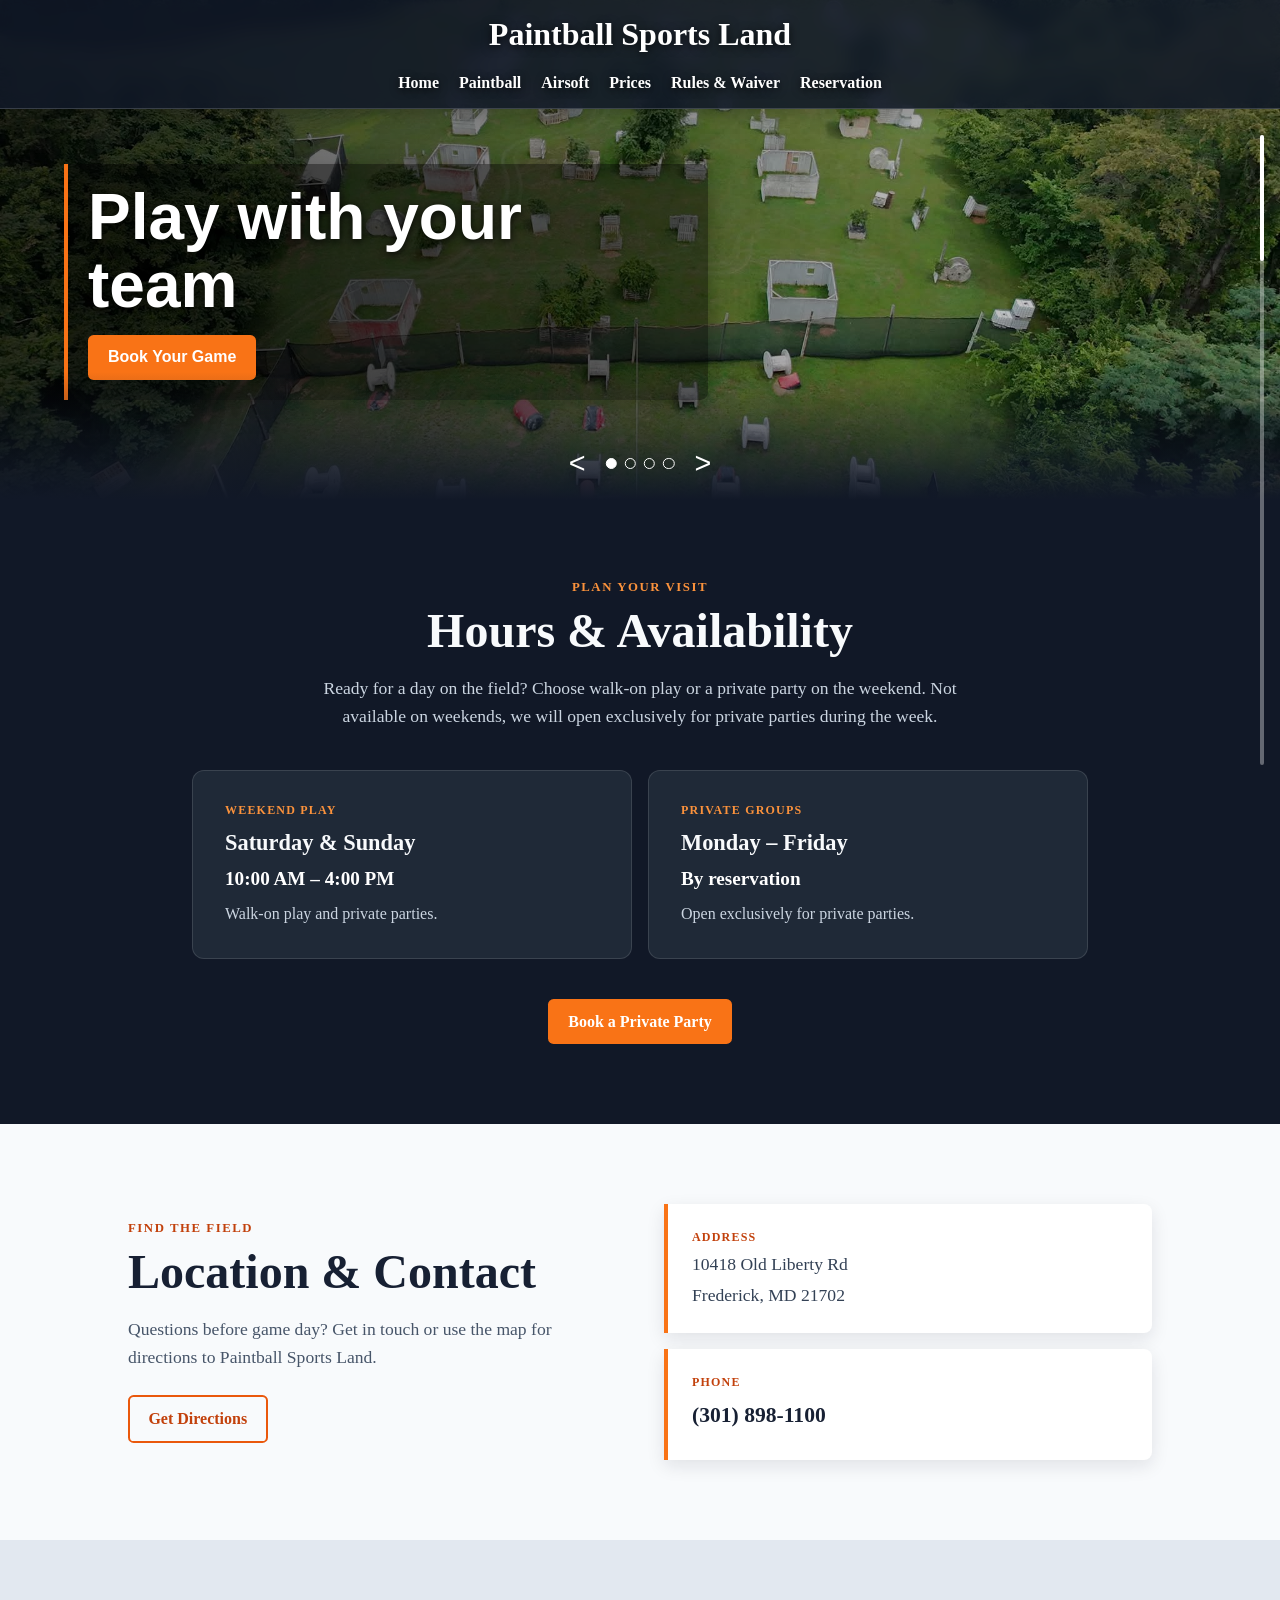
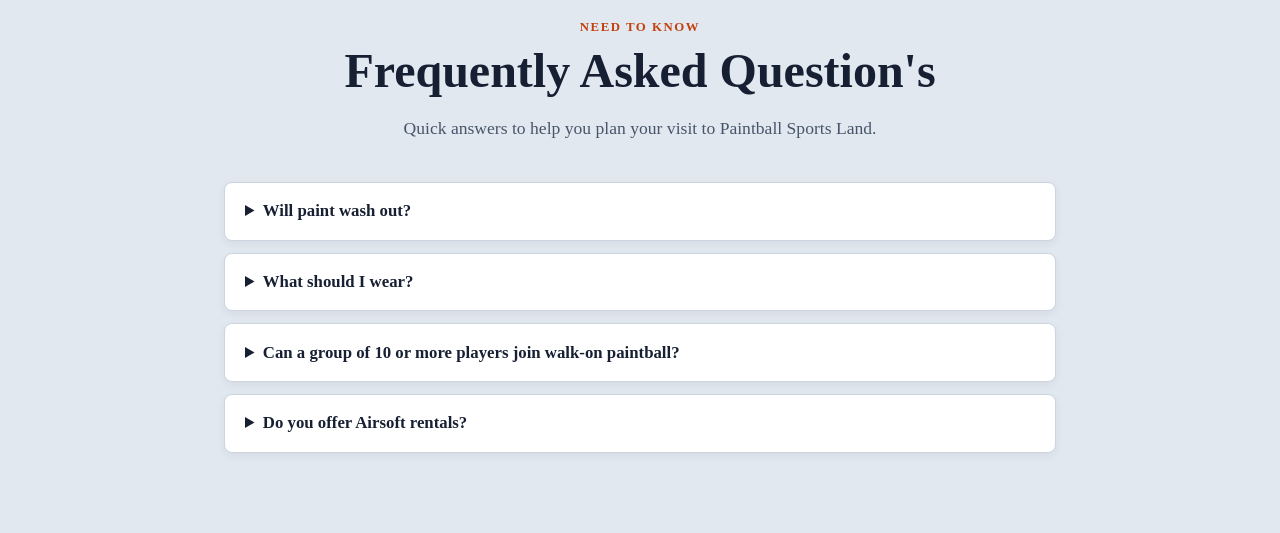
==== index.html @ cb1bbea0 "changed main to index to try and solved aws amplify bug" ====
<!-- The main page for Paintball Sports Land. Page styles and behaviour are loaded below. -->
<html>
  <head>
    <!-- Text shown in the browser tab and in search results. -->
    <title>Paintball Sports Land</title>
    <!-- Loads the CSS file that controls the page design and layout. -->
    <link rel="stylesheet" href="style.css">
  </head>
  <body>
    <!-- Header stays on top of the hero images because CSS gives it a high stacking order. -->
    <header>
      <!-- The business name displayed at the top of the page. -->
      <h1>Paintball Sports Land</h1>
      <nav>
        <!-- Main site navigation. Update each href when its matching page is created. -->
        <ul class="nav-menu">
            <!-- index.html is the homepage file in this project. -->
            <li><a href="index.html">Home</a></li>
            <li><a href="Paintball.html">Paintball</a></li>
            <li><a href="Airsoft.html">Airsoft</a></li>
            <li><a href="prices.html">Prices</a></li>
            <li><a href="Rules.html">Rules &amp; Waiver</a></li>
            <li><a href="Reservation.html">Reservation</a></li>
        </ul>
      </nav>
    </header>

    <!--
      Hero slideshow: each .slide contains one background image and one caption.
      The first slide needs the active class so it is visible when the page loads.
      Add a new slide here and a matching dot button below if you add another image.
    -->
    <section class="slideshow">
      <!-- Slide 1: active makes this the opening image. -->
      <div class="slide active">
        <!-- alt text describes the image for screen readers. -->
        <img src="images\overivew_town_minifield.jpg" alt="Paintball players">
        <!-- Caption contains the headline and main booking call-to-action. -->
        <div class="caption">
          <p>Play with your team</p>
          <!-- Change Reservation.html if the reservation page is renamed. -->
          <a class="book-button" href="Reservation.html">Book Your Game</a>
        </div>
      </div>

      <!-- Slide 2. It becomes visible when a user chooses it with the controls. -->
      <div class="slide airsoft-slide">
        <img src="images\airfoster.jpg" alt="Airsoft player aiming a marker">
        <div class="caption">
          <p>Take on the field</p>
          <a class="book-button" href="Reservation.html">Book Your Game</a>
        </div>
      </div>

      <!-- Slide 3. -->
      <div class="slide">
        <img src="images\overview_of_speedball.jpg" alt="Paintball equipment">
        <div class="caption">
          <p>Gear up and play</p>
          <a class="book-button" href="Reservation.html">Book Your Game</a>
        </div>
      </div>

      <!-- Slide 4. -->
      <div class="slide">
        <img src="images\paintballer_running.jpg" alt="Paintball field overview">
        <div class="caption">
          <p>Explore our fields</p>
          <a class="book-button" href="Reservation.html">Book Your Game</a>
        </div>
      </div>

      <!-- Manual slideshow controls. aria-label text is used by screen readers. -->
      <div class="slide-controls" aria-label="Slideshow controls">
        <!-- Buttons use type="button" so they never submit a form. -->
        <button class="slide-arrow previous" type="button" aria-label="Previous slide">&lt;</button>
        <!-- One dot per slide; keep their order aligned with the slides above. -->
        <div class="slide-dots">
          <button class="slide-dot active" type="button" aria-label="Show slide 1"></button>
          <button class="slide-dot" type="button" aria-label="Show slide 2"></button>
          <button class="slide-dot" type="button" aria-label="Show slide 3"></button>
          <button class="slide-dot" type="button" aria-label="Show slide 4"></button>
        </div>
        <button class="slide-arrow next" type="button" aria-label="Next slide">&gt;</button>
      </div>
    </section>

    <!--
      HOURS AND AVAILABILITY
      This section sits directly below the hero so visitors can quickly decide
      when they can play. Update the text here whenever business hours change.
    -->
    <section class="hours-section" aria-labelledby="hours-heading">
      <!-- Introductory copy explains what the schedule cards mean. -->
      <div class="hours-intro">
        <p class="section-label">Plan your visit</p>
        <h2 id="hours-heading">Hours &amp; Availability</h2>
        <p>Ready for a day on the field? Choose walk-on play or a private party on the weekend. Not available on weekends, we will open exclusively for private parties during the week.</p>
      </div>

      <!-- Two schedule cards separate walk-on availability from private-party availability. -->
      <div class="hours-cards">
        <!-- Weekend card: walk-on players and private parties are welcome. -->
        <article class="hours-card">
          <p class="hours-card-label">Weekend play</p>
          <h3>Saturday &amp; Sunday</h3>
          <p class="hours-time">10:00 AM – 4:00 PM</p>
          <p>Walk-on play and private parties.</p>
        </article>

        <!-- Weekday card: the facility is reserved exclusively for private groups. -->
        <article class="hours-card hours-card--accent">
          <p class="hours-card-label">Private groups</p>
          <h3>Monday – Friday</h3>
          <p class="hours-time">By reservation</p>
          <p>Open exclusively for private parties.</p>
        </article>
      </div>

      <!-- Repeats the reservation action after visitors have read the schedule. -->
      <a class="book-button hours-button" href="Reservation.html">Book a Private Party</a>
    </section>

    <!--
      LOCATION AND CONTACT
      This section gives visitors the two fastest ways to reach the business:
      finding the field and calling the staff. Update the address and phone link
      together if either detail ever changes.
    -->
    <section class="location-section" aria-labelledby="location-heading">
      <!-- Left column introduces the section and contains the directions action. -->
      <div class="location-intro">
        <p class="section-label">Find the field</p>
        <h2 id="location-heading">Location &amp; Contact</h2>
        <p>Questions before game day? Get in touch or use the map for directions to Paintball Sports Land.</p>
        <!-- Opens Google Maps with the business address already entered. -->
        <a class="directions-button" href="https://www.google.com/maps/search/?api=1&amp;query=10418+Old+Liberty+Rd+Frederick+MD+21702" target="_blank" rel="noopener noreferrer">Get Directions</a>
      </div>

      <!-- Right column contains the address and phone information. -->
      <div class="contact-details">
        <!-- address is the semantic HTML element for a physical business address. -->
        <address class="contact-item">
          <span class="contact-label">Address</span>
          <span>10418 Old Liberty Rd</span>
          <span>Frederick, MD 21702</span>
        </address>

        <!-- tel: lets visitors on phones tap the number to start a call. -->
        <div class="contact-item">
          <span class="contact-label">Phone</span>
          <a href="tel:+13018981100">(301) 898-1100</a>
        </div>
      </div>
    </section>

    <!--
      FREQUENTLY ASKED QUESTIONS
      The built-in details/summary elements create an accessible accordion without
      JavaScript. Add a new details block below to add another question and answer.
    -->
    <section class="faq-section" aria-labelledby="faq-heading">
      <!-- Brief introduction to the question list. -->
      <div class="faq-intro">
        <p class="section-label">Need to know</p>
        <h2 id="faq-heading">Frequently Asked Question's</h2>
        <p>Quick answers to help you plan your visit to Paintball Sports Land.</p>
      </div>

      <!-- Each details element can be clicked to expand or collapse its answer. -->
      <div class="faq-list">
        <details class="faq-item">
          <summary>Will paint wash out?</summary>
          <p>Yes paint washes out of clothing, but we recommend washing your clothes as soon as possible.</p>
        </details>

        <details class="faq-item">
          <summary>What should I wear?</summary>
          <p>It's recommended to wear older clothes and long pants.</p>
        </details>

        <details class="faq-item">
          <summary>Can a group of 10 or more players join walk-on paintball?</summary>
          <p>Yes. Groups of 10 or more can join walk-on paintball. We recommend calling ahead to help guarantee rentals for your group.</p>
        </details>

        <details class="faq-item">
          <summary>Do you offer Airsoft rentals?</summary>
          <p>Yes, but rental quantities are limited. Reserve ahead of time to help guarantee an Airsoft gun.</p>
        </details>
      </div>
    </section>

    <!-- Fixed scroll indicator. JavaScript moves its inner thumb as the visitor scrolls. -->
    <div class="page-scroll" aria-label="Page scroll progress">
      <div class="page-scroll-thumb"></div>
    </div>

    <!-- Loads the slideshow controls and scroll-indicator behaviour after page content. -->
    <script src="script.js"></script>
  </body>
</html>
---- style.css ----
/*
  SITE-WIDE RESET
  Removes default browser spacing so the hero can reach the screen edges.
*/
html,
body {
  margin: 0;
  padding: 0;
  width: 100%;
}

/* BUSINESS NAME IN THE HEADER */
h1 {
  /* Centers the name and removes the browser's default top spacing. */
  text-align: center;
  margin-top: 0;
  /* White text and a shadow keep the title readable over every photograph. */
  color: #fff;
  text-shadow: 0 2px 10px rgba(0, 0, 0, 0.75);
}

/* HEADER OVERLAY
   Positioned over the hero rather than taking up space above it. */
header {
  position: absolute;
  top: 0;
  left: 0;
  width: 100%;
  /* z-index keeps header above slides, dark image overlay, and captions. */
  z-index: 3;
  padding: 1rem 0;
  /*
    A consistent dark glass panel keeps the logo and links readable as images change.
    The slight transparency still lets the hero photo show through the top bar.
  */
  background: rgba(17, 24, 39, 0.88);
  border-bottom: 1px solid rgba(255, 255, 255, 0.16);
  box-shadow: 0 4px 18px rgba(0, 0, 0, 0.28);
  backdrop-filter: blur(8px);
}


/* NAVIGATION LIST
   Flexbox places page links in a horizontal, centered row. */

.nav-menu {
  display: flex;            /* Lines navigation items up in a row. */
  justify-content: center;  /* Centers the complete menu. */
  gap: 20px;                /* Space between each link; increase for a looser menu. */
  list-style: none;         /* Removes default bullet points. */
  padding: 0;               /* Removes browser-provided list indentation. */
  margin: 0;                /* Removes browser-provided list spacing. */
}

/* Individual navigation links. */
.nav-menu a {
  text-decoration: none;
  color: #fff;
  font-weight: 700;
  text-shadow: 0 2px 8px rgba(0, 0, 0, 0.8);
}
/* Orange feedback shows which navigation link a mouse or keyboard user has selected. */
.nav-menu a:hover,
.nav-menu a:focus-visible {
  color: #fb923c;
}
/* Clear outline lets keyboard users see the active navigation link. */
.nav-menu a:focus-visible {
  outline: 2px solid #fff;
  outline-offset: 4px;
}

/* HERO SLIDESHOW
   Every slide fills the same hero area. Only .active is visible. */
.slide { 
  position:absolute; /* Removes each slide from normal layout so slides overlap. */
  inset:0;           /* Equivalent to top/right/bottom/left: 0; fills the slideshow. */
  opacity:0;         /* Hidden slides are transparent. */
  transition: opacity 0.5s ease; /* Fade duration when JavaScript changes slides. */
}
.slide.active {
  /* JavaScript adds this class to show the selected slide. */
  opacity: 1;
}
/* Contrast overlay placed above the image but behind caption text. */
.slide::after {
  content: "";
  position: absolute;
  inset: 0;
  background: linear-gradient(90deg, rgba(0, 0, 0, 0.72) 0%, rgba(0, 0, 0, 0.38) 52%, rgba(0, 0, 0, 0.12) 100%);
  pointer-events: none; /* Allows clicks to pass through to the button and controls. */
}
/* Container that sets the slideshow size. Change height to change hero height. */
.slideshow {
  position: relative;
  width: 100%;
  height: 500px;
  overflow: hidden; /* Prevents images and fade effects from extending outside the hero. */
}
/* Each image fills the container; object-fit crops it rather than stretching it. */
.slide img { 
  width:100%; 
  height:100%; 
  object-fit:cover;
}
/* Keeps the Airsoft player's head and marker below the header without changing hero height. */
.airsoft-slide img {
  object-position: center 18%;
}
/* HERO CAPTION AND READABILITY PANEL */
.caption { 
  position:absolute;
  bottom:20%; /* Moves the caption up from the bottom of the image. */
  left:5%;    /* Keeps a responsive margin from the left edge. */
  color:white;
  font-family:Arial;
  max-width:600px;
  z-index: 1; /* Places text above the image contrast overlay. */
  padding: 1.25rem;
  border-left: 4px solid #f97316; /* Orange accent used throughout the site. */
  border-radius: 0 0.5rem 0.5rem 0;
  background: rgba(0, 0, 0, 0.42);
  box-shadow: 0 8px 24px rgba(0, 0, 0, 0.3);
  transform: translateY(30px); /* Start slightly lower for the entrance animation. */
  opacity:0;                   /* Captions are hidden until their slide becomes active. */
  transition: opacity 0.5s ease, transform 0.5s ease; /* Caption fade and upward motion. */
}
/* The large caption wording. clamp() makes it scale between phone and desktop sizes. */
.caption p {
  margin: 0 0 1rem;
  font-size: clamp(2rem, 5vw, 4rem);
  font-weight: 800;
  line-height: 1.05;
  text-shadow: 0 2px 8px rgba(0, 0, 0, 0.9);
}
.slide.active .caption {
  /* Shows and raises the caption only on the active slide. */
  opacity: 1;
  transform: translateY(0);
}
/* PRIMARY CALL-TO-ACTION: the reservation link styled as a button. */
.book-button {
  display: inline-block;
  padding: 0.85rem 1.25rem;
  border-radius: 0.35rem;
  background: #f97316;
  color: #fff;
  font-size: 1rem;
  font-weight: 700;
  text-decoration: none;
  transition: background 0.2s ease, transform 0.2s ease;
}
/* Hover is for mouse users; focus-visible gives keyboard users the same feedback. */
.book-button:hover,
/* High-contrast outline shown when tabbing to the booking button. */
.book-button:focus-visible {
  background: #ea580c;
  transform: translateY(-2px);
}
.book-button:focus-visible {
  outline: 3px solid #fff;
  outline-offset: 3px;
}
/* SLIDESHOW CONTROLS */
.slide-arrow {
  position: relative;
  border: none;
  background: transparent;
  color: white;
  font-size: 1.8rem;
  padding: 0 0.75rem;
  cursor: pointer;
}
/* Holds the arrows and dots at the bottom center of the hero. */
.slide-controls {
  position: absolute;
  bottom: 1.25rem;
  left: 50%;
  z-index: 2;
  display: flex;
  align-items: center;
  gap: 0.5rem;
  transform: translateX(-50%);
}
/* Places the slide selector dots in a row. */
.slide-dots {
  display: flex;
  gap: 0.5rem;
}
/* Default (unselected) slide selector. */
.slide-dot {
  width: 0.7rem;
  height: 0.7rem;
  padding: 0;
  border: 1px solid white;
  border-radius: 50%;
  background: transparent;
  cursor: pointer;
}
/* JavaScript applies active to the dot for the visible slide. */
.slide-dot.active {
  background: white;
}

/*
  HOURS AND AVAILABILITY SECTION
  This is the first content area after the hero. Its dark background keeps the
  energetic paintball style while the light cards make the schedule easy to scan.
*/
.hours-section {
  /*
    Pull this section upward over the bottom of the hero image. Its transparent-to-dark
    background then fades the photo into the solid #111827 content area below it.
    Keep the negative margin and the first padding value in sync: both are 8rem.
  */
  position: relative;
  z-index: 1;
  margin-top: -8rem;
  padding: 13rem 5% 5rem; /* 8rem transition space plus the original 5rem top spacing. */
  background: linear-gradient(to bottom, rgba(17, 24, 39, 0) 0, #111827 8rem, #111827 100%);
  color: #f8fafc;
  text-align: center;
}
/* Limits line length so the introductory text stays comfortable to read. */
.hours-intro {
  max-width: 43rem;
  margin: 0 auto 2.5rem;
}
/* Small orange label placed above the main hours heading. */
.section-label {
  margin: 0 0 0.5rem;
  color: #fb923c;
  font-size: 0.8rem;
  font-weight: 800;
  letter-spacing: 0.12em;
  text-transform: uppercase;
}
/* Main heading for the hours section. */
.hours-section h2 {
  margin: 0;
  font-size: clamp(2rem, 4vw, 3rem);
}
/* Introductory paragraph beneath the heading. */
.hours-intro > p:last-child {
  margin: 1rem 0 0;
  color: #cbd5e1;
  font-size: 1.1rem;
  line-height: 1.6;
}
/* Places the two schedule cards side-by-side on wide screens. */
.hours-cards {
  display: grid;
  grid-template-columns: repeat(2, minmax(0, 1fr));
  gap: 1rem;
  max-width: 56rem;
  margin: 0 auto 2rem;
  text-align: left;
}
/* Base styling shared by both schedule cards. */
.hours-card {
  padding: 2rem;
  border: 1px solid rgba(255, 255, 255, 0.12);
  border-radius: 0.75rem;
  background: #1f2937;
}
/* Small uppercase category label at the top of each card. */
.hours-card-label {
  margin: 0 0 0.75rem;
  color: #fb923c;
  font-size: 0.75rem;
  font-weight: 800;
  letter-spacing: 0.1em;
  text-transform: uppercase;
}
/* Day-range title in each card. */
.hours-card h3 {
  margin: 0;
  font-size: 1.4rem;
}
/* The time line is emphasized so visitors find it at a glance. */
.hours-time {
  margin: 0.75rem 0;
  color: #fff;
  font-size: 1.2rem;
  font-weight: 800;
}
/* Supporting schedule information, such as who may book. */
.hours-card p:last-child {
  margin: 0;
  color: #cbd5e1;
  line-height: 1.5;
}
/* Adds a little visual separation above the booking link. */
.hours-button {
  margin-top: 0.5rem;
}

/*
  PHONE-SIZED LAYOUT
  Stacks schedule cards so neither the days nor hours become cramped on phones.
*/
@media (max-width: 600px) {
  .hours-section {
    /* Preserves the image fade while reducing normal section spacing on phones. */
    padding: 11.5rem 1.25rem 3.5rem;
  }

  .hours-cards {
    grid-template-columns: 1fr;
  }
}

/*
  LOCATION AND CONTACT SECTION
  A light section after the dark hours area gives the page visual variety and
  keeps the address and phone number easy to read.
*/
.location-section {
  display: grid;
  grid-template-columns: repeat(2, minmax(0, 1fr));
  gap: 3rem;
  align-items: center;
  padding: 5rem 10%;
  background: #f8fafc;
  color: #172033;
}
/* Constrains the intro copy so lines do not become overly long. */
.location-intro {
  max-width: 34rem;
}
/* Reuses the orange section label but gives it a darker background-friendly color. */
.location-section .section-label {
  color: #c2410c;
}
/* Main location heading. */
.location-section h2 {
  margin: 0;
  font-size: clamp(2rem, 4vw, 3rem);
}
/* Descriptive text beneath the location heading. */
.location-intro > p:last-of-type {
  margin: 1rem 0 1.5rem;
  color: #475569;
  font-size: 1.1rem;
  line-height: 1.6;
}
/* Directions link styled as a bordered button so it is secondary to booking. */
.directions-button {
  display: inline-block;
  padding: 0.8rem 1.15rem;
  border: 2px solid #ea580c;
  border-radius: 0.35rem;
  color: #c2410c;
  font-weight: 800;
  text-decoration: none;
  transition: background 0.2s ease, color 0.2s ease;
}
/* Inverts the button colors when it is hovered or selected by keyboard navigation. */
.directions-button:hover,
.directions-button:focus-visible {
  background: #ea580c;
  color: #fff;
}
/* Visible keyboard focus outline for accessibility. */
.directions-button:focus-visible {
  outline: 3px solid #172033;
  outline-offset: 3px;
}
/* Stacks the address and telephone cards with consistent space between them. */
.contact-details {
  display: grid;
  gap: 1rem;
}
/* Shared card layout for an individual contact method. */
.contact-item {
  display: flex;
  flex-direction: column;
  gap: 0.3rem;
  margin: 0; /* Removes the browser's default italic address spacing. */
  padding: 1.5rem;
  border-left: 4px solid #f97316;
  border-radius: 0 0.5rem 0.5rem 0;
  background: #fff;
  box-shadow: 0 6px 18px rgba(15, 23, 42, 0.1);
  color: #334155;
  font-size: 1.1rem;
  font-style: normal; /* address elements are italic by default; this keeps the card readable. */
  line-height: 1.5;
}
/* Small uppercase heading such as Address or Phone. */
.contact-label {
  color: #c2410c;
  font-size: 0.75rem;
  font-weight: 800;
  letter-spacing: 0.1em;
  text-transform: uppercase;
}
/* Phone number link; the color differentiates it and supports tap-to-call on mobile. */
.contact-item a {
  color: #172033;
  font-size: 1.35rem;
  font-weight: 800;
  line-height: 1.6;
  padding: 0.1em 0 0.15em;
  /* The underline collided with parentheses on some screens; color and weight keep this clearly tappable. */
  text-decoration: none;
}
/* Keeps displayed phone numbers on one unbroken, comfortably spaced line. */
a[href^="tel:"] {
  display: inline-block;
  line-height: 1.6;
  white-space: nowrap;
}

/* On phones, stack the location introduction and contact cards vertically. */
@media (max-width: 700px) {
  .location-section {
    grid-template-columns: 1fr;
    gap: 2rem;
    padding: 3.5rem 1.25rem;
  }
}

/*
  FAQ SECTION
  A neutral light background separates these expandable answers from the location
  section. The browser handles opening and closing each details element—no script needed.
*/
.faq-section {
  padding: 5rem 5%;
  background: #e2e8f0;
  color: #172033;
}
/* Centers and limits the introductory copy. */
.faq-intro {
  max-width: 43rem;
  margin: 0 auto 2.5rem;
  text-align: center;
}
/* Uses a darker orange so the label remains readable on the light FAQ background. */
.faq-section .section-label {
  color: #c2410c;
}
/* Main FAQ heading. */
.faq-section h2 {
  margin: 0;
  font-size: clamp(2rem, 4vw, 3rem);
}
/* Introductory paragraph below the heading. */
.faq-intro > p:last-child {
  margin: 1rem 0 0;
  color: #475569;
  font-size: 1.1rem;
  line-height: 1.6;
}
/* Keeps the questions at a readable width and gives them consistent spacing. */
.faq-list {
  display: grid;
  gap: 0.75rem;
  max-width: 52rem;
  margin: 0 auto;
}
/* Individual expandable question card. */
.faq-item {
  border: 1px solid #cbd5e1;
  border-radius: 0.5rem;
  background: #fff;
  box-shadow: 0 3px 10px rgba(15, 23, 42, 0.06);
}
/* The clickable question heading. */
.faq-item summary {
  padding: 1.15rem 3rem 1.15rem 1.25rem;
  color: #172033;
  font-size: 1.05rem;
  font-weight: 800;
  cursor: pointer;
}
/* Changes the question color when its answer is currently expanded. */
.faq-item[open] summary {
  color: #c2410c;
}
/* Answer text revealed after a visitor opens a question. */
.faq-item p {
  margin: 0;
  padding: 0 1.25rem 1.25rem;
  color: #475569;
  line-height: 1.6;
}
/* Phone number in the FAQ retains a clear, accessible link style. */
.faq-item a {
  color: #9a3412;
  font-weight: 800;
}
/* Clear focus outline when keyboard users tab to a question. */
.faq-item summary:focus-visible {
  outline: 3px solid #f97316;
  outline-offset: -3px;
}

/*
  INNER PAGE LAYOUT
  These reusable styles give every new navigation page a consistent hero and
  content layout. They do not affect the homepage slideshow.
*/
.inner-page-hero {
  display: grid;
  place-items: center;
  min-height: 18rem;
  padding: 8rem 5% 3rem; /* Top padding leaves room for the absolute header. */
  background: linear-gradient(135deg, #111827, #263449);
  color: #fff;
  text-align: center;
}
/* Inner-page section labels use a light orange that is readable on the dark hero. */
.inner-page-hero .section-label {
  margin-bottom: 0.75rem;
  color: #fb923c;
}
/* Main title on the non-homepage hero areas. */
.inner-page-hero h2 {
  margin: 0;
  font-size: clamp(2.5rem, 6vw, 4.5rem);
}
/* Short description placed below each inner-page title. */
.inner-page-hero > p:last-child {
  max-width: 42rem;
  margin: 1rem 0 0;
  color: #dbeafe;
  font-size: 1.1rem;
  line-height: 1.6;
}
/* Uses the supplied Airsoft field photo while preserving readable hero text. */
.airsoft-hero {
  background:
    linear-gradient(rgba(14, 25, 18, 0.68), rgba(14, 25, 18, 0.68)),
    url("images/Airsoft_2.jpg") center 55% / cover no-repeat;
}
/* Paintball page hero uses the supplied field photograph with a dark overlay for readable text. */
.paintball-hero {
  background:
    linear-gradient(rgba(10, 20, 12, 0.7), rgba(10, 20, 12, 0.7)),
    url("images/mfranck-paintball-1449870.jpg") center 42% / cover no-repeat;
}
/* Main white content area used on all of the new pages. */
.page-content {
  padding: 5rem 10%;
  background: #f8fafc;
  color: #172033;
}
/* Centers the title and introduction above each page's content cards. */
.content-heading {
  max-width: 43rem;
  margin: 0 auto 2.5rem;
  text-align: center;
}
.content-heading h2 {
  margin: 0;
  font-size: clamp(2rem, 4vw, 3rem);
}
.content-heading p {
  margin: 1rem 0 0;
  color: #475569;
  font-size: 1.1rem;
  line-height: 1.6;
}
/* Responsive two-column grid for activity and package cards. */
.content-grid {
  display: grid;
  grid-template-columns: repeat(2, minmax(0, 1fr));
  gap: 1rem;
  max-width: 56rem;
  margin: 0 auto;
}
/* Shared white card used across the inner pages. */
.page-card,
.page-callout {
  padding: 2rem;
  border: 1px solid #cbd5e1;
  border-radius: 0.75rem;
  background: #fff;
  box-shadow: 0 6px 18px rgba(15, 23, 42, 0.08);
}
.page-card h3,
.page-callout h3 {
  margin: 0;
  color: #172033;
  font-size: 1.35rem;
}
.page-card p,
.page-callout p {
  margin: 0.75rem 0 0;
  color: #475569;
  line-height: 1.6;
}
/* Single full-width callout used for notes about rules, waivers, or reservations. */
.page-callout {
  max-width: 52rem;
  margin: 2rem auto 0;
  border-left: 4px solid #f97316;
}
.waiver-download-section,
.waiver-age-section,
.field-rules-section {
  max-width: 52rem;
  margin: 2.5rem auto 0;
}
.waiver-download-section h3,
.waiver-age-section h3,
.field-rules-section h3 {
  margin: 0;
  color: #172033;
  font-size: 1.35rem;
}
.waiver-download-section p,
.waiver-age-section p {
  margin: 0.75rem 0 0;
  color: #475569;
  line-height: 1.6;
}
.waiver-download-section .book-button {
  margin-top: 1.25rem;
}
.field-rules-section ol {
  display: grid;
  gap: 0.7rem;
  margin: 1rem 0 0;
  padding-left: 1.4rem;
  color: #475569;
  line-height: 1.6;
}
.field-rules-section li::marker {
  color: #c2410c;
  font-weight: 800;
}
.rules-download-button {
  margin-top: 1.25rem;
  border: 0;
  cursor: pointer;
}
/* Replaces the removed Rules & Waiver hero while keeping content below the overlay header. */
.rules-waiver-content {
  padding-top: 11rem;
}
.reservation-content {
  padding-top: 11rem;
}
.reservation-form {
  display: grid;
  grid-template-columns: minmax(0, 1.1fr) minmax(0, 0.9fr);
  gap: 2rem 3rem;
  max-width: 60rem;
  margin: 0 auto;
}
.calendar-panel,
.reservation-details,
.contact-details-form {
  min-width: 0;
}
.calendar-heading-row,
.reservation-details > h3,
.contact-details-form h3 {
  margin: 0;
}
.calendar-heading-row {
  display: flex;
  flex-wrap: wrap;
  justify-content: space-between;
  align-items: center;
  gap: 1rem;
}
.calendar-heading-row h3,
.reservation-details h3,
.contact-details-form h3 {
  color: #172033;
  font-size: 1.35rem;
}
.calendar-navigation {
  display: flex;
  align-items: center;
  gap: 0.5rem;
}
.calendar-navigation h4 {
  width: 9rem;
  margin: 0;
  color: #475569;
  font-size: 1rem;
  text-align: center;
}
.calendar-navigation button {
  width: 2rem;
  height: 2rem;
  border: 1px solid #cbd5e1;
  border-radius: 50%;
  background: #fff;
  color: #c2410c;
  font-size: 1.35rem;
  line-height: 1;
  cursor: pointer;
}
.calendar-navigation button:disabled {
  opacity: 0.4;
  cursor: not-allowed;
}
.calendar-weekdays,
.calendar-days {
  display: grid;
  grid-template-columns: repeat(7, minmax(0, 1fr));
}
.calendar-weekdays {
  margin-top: 1.5rem;
  color: #64748b;
  font-size: 0.7rem;
  font-weight: 800;
  letter-spacing: 0.05em;
  text-align: center;
  text-transform: uppercase;
}
.calendar-days {
  gap: 0.3rem;
  margin-top: 0.55rem;
}
.calendar-day,
.calendar-empty-day {
  aspect-ratio: 1;
}
.calendar-day {
  border: 1px solid #e2e8f0;
  border-radius: 0.35rem;
  background: #fff;
  color: #172033;
  font-weight: 700;
  cursor: pointer;
}
.calendar-day:hover,
.calendar-day:focus-visible {
  border-color: #f97316;
  color: #c2410c;
}
.calendar-day:focus-visible {
  outline: 2px solid #172033;
  outline-offset: 2px;
}
.calendar-day.is-selected {
  border-color: #ea580c;
  background: #f97316;
  color: #fff;
}
.calendar-day:disabled {
  border-color: transparent;
  background: transparent;
  color: #cbd5e1;
  cursor: not-allowed;
}
.calendar-selection {
  min-height: 1.5rem;
  margin: 1rem 0 0;
  color: #475569;
  line-height: 1.5;
}
.reservation-details,
.contact-details-form {
  display: grid;
  align-content: start;
  gap: 0.6rem;
}
.reservation-details label,
.contact-details-form label {
  margin-top: 0.75rem;
  color: #475569;
  font-size: 0.85rem;
  font-weight: 800;
}
.reservation-details select,
.reservation-details input,
.contact-details-form input {
  width: 100%;
  box-sizing: border-box;
  padding: 0.75rem;
  border: 1px solid #cbd5e1;
  border-radius: 0.35rem;
  background: #fff;
  color: #172033;
  font: inherit;
}
.reservation-details select:focus,
.reservation-details input:focus,
.contact-details-form input:focus {
  outline: 3px solid rgba(249, 115, 22, 0.35);
  border-color: #ea580c;
}
.session-options {
  display: grid;
  gap: 0.65rem;
  margin: 1rem 0 0;
  padding: 1rem;
  border: 1px solid #cbd5e1;
  border-radius: 0.5rem;
}
.session-options:disabled {
  opacity: 0.55;
}
.session-options legend {
  padding: 0 0.25rem;
  color: #475569;
  font-size: 0.85rem;
  font-weight: 800;
}
.session-options p {
  margin: 0;
  color: #64748b;
  font-size: 0.9rem;
  line-height: 1.4;
}
.session-options label {
  display: flex;
  align-items: flex-start;
  gap: 0.5rem;
  margin: 0;
  color: #334155;
  font-size: 0.9rem;
  font-weight: 400;
}
.session-options input {
  width: auto;
  margin: 0.2rem 0 0;
}
.contact-details-form {
  grid-column: 1 / -1;
  max-width: 44rem;
}
.contact-name-grid {
  display: grid;
  grid-template-columns: repeat(2, minmax(0, 1fr));
  gap: 1rem;
}
.contact-name-grid div {
  display: grid;
  gap: 0.6rem;
}
.contact-name-grid label {
  margin-top: 0.75rem;
}
.reservation-form-action {
  grid-column: 1 / -1;
  display: flex;
  flex-wrap: wrap;
  align-items: center;
  gap: 1rem;
}
.reservation-form-action .book-button {
  border: 0;
  cursor: pointer;
}
.reservation-form-action p {
  margin: 0;
  color: #475569;
  line-height: 1.5;
}
.reservation-call-note {
  max-width: 60rem;
  margin: 2rem auto 0;
  color: #475569;
  line-height: 1.6;
}
/* Replaces the removed Prices hero while keeping content below the overlay header. */
.prices-content {
  padding-top: 11rem;
}
/* Pricing tables use definition lists so each item and price remain paired. */
.price-list {
  display: grid;
  gap: 0.85rem;
  margin: 1rem 0 0;
}
.price-list div {
  display: grid;
  gap: 0.18rem;
  padding-bottom: 0.85rem;
  border-bottom: 1px solid #e2e8f0;
}
.price-list div:last-child {
  padding-bottom: 0;
  border-bottom: 0;
}
.price-list dt {
  color: #475569;
  font-size: 0.78rem;
  font-weight: 800;
  letter-spacing: 0.08em;
  text-transform: uppercase;
}
.price-list dd {
  margin: 0;
  color: #172033;
  font-size: 1.08rem;
  font-weight: 800;
}
.price-list dd span {
  display: block;
  margin-top: 0.15rem;
  color: #64748b;
  font-size: 0.88rem;
  font-weight: 400;
}
.price-feature {
  margin: 0.85rem 0 0 !important;
  color: #c2410c !important;
  font-size: 1.6rem;
  font-weight: 800;
}
.all-day-rental {
  margin: 1rem 0 0 !important;
  padding-top: 1rem;
  border-top: 1px solid #e2e8f0;
  color: #172033 !important;
}
.all-day-rental strong,
.all-day-rental span {
  display: block;
}
.all-day-rental strong {
  color: #c2410c;
  font-size: 1.15rem;
}
.all-day-rental span {
  margin-top: 0.25rem;
  color: #64748b;
}
.pricing-primary {
  display: grid;
  grid-template-columns: repeat(2, minmax(0, 1fr));
  gap: 3rem;
  max-width: 56rem;
  margin: 0 auto;
  /* Each column can end at its own content height instead of sharing one tall card. */
  align-items: start;
  padding: 0;
  border: 0;
  border-radius: 0;
  background: transparent;
  box-shadow: none;
}
.pricing-primary section + section {
  border-left: 1px solid #e2e8f0;
  padding-left: 3rem;
}
.admission-rental-items {
  margin-top: 2rem;
  padding-top: 1.5rem;
  border-top: 1px solid #e2e8f0;
}
.admission-rental-items h3 {
  margin: 0;
  color: #172033;
  font-size: 1.2rem;
}
/* Uses two columns to keep the small rental-item price list compact. */
.admission-rental-items .compact-price-list {
  grid-template-columns: repeat(2, minmax(0, 1fr));
  column-gap: 1.25rem;
}
.admission-rental-items .compact-price-list div {
  padding-bottom: 0;
  border-bottom: 0;
}
.admission-rental-items .compact-price-list div:last-child {
  grid-column: 1 / -1;
  padding-top: 0.75rem;
  border-top: 1px solid #e2e8f0;
}
/* Places the single-session schedule directly beneath the individual rental price. */
.pricing-primary section:nth-child(2) {
  display: flex;
  flex-direction: column;
}
.pricing-primary section:nth-child(2) > h3 {
  order: 0;
}
.pricing-primary section:nth-child(2) > .price-feature {
  order: 1;
}
.pricing-primary section:nth-child(2) > p:last-child {
  order: 2;
}
.pricing-primary section:nth-child(2) > p:nth-of-type(2) {
  order: 3;
}
.pricing-primary section:nth-child(2) > .all-day-rental {
  order: 4;
}
.pricing-primary section:nth-child(2) > .rental-id-notice {
  order: 5;
}
.party-price-strip {
  display: flex;
  flex-wrap: wrap;
  justify-content: space-between;
  align-items: center;
  gap: 1rem 2rem;
  max-width: 52rem;
  margin: 2rem auto 0;
  padding: 1.5rem 2rem;
  border-left: 4px solid #f97316;
  background: #fff7ed;
}
.party-price-strip h3 {
  margin: 0;
  color: #172033;
  font-size: 1.35rem;
}
.party-price-strip p:not(.price-feature) {
  margin: 0.4rem 0 0;
  color: #475569;
  line-height: 1.5;
}
.party-price-strip .price-feature {
  margin: 0 !important;
  white-space: nowrap;
}
.party-price-strip .price-feature span {
  font-size: 1rem;
}
.party-price-details {
  display: grid;
  gap: 0.45rem;
  width: 100%;
  margin: 0.25rem 0 0;
  padding: 1rem 0 0 1.25rem;
  border-top: 1px solid #fed7aa;
  color: #475569;
  line-height: 1.5;
}
.rental-id-notice {
  margin-top: 1.25rem;
  padding: 1rem 1.15rem;
  border-left: 4px solid #dc2626;
  border-left-color: #dc2626;
  border-radius: 0 0.5rem 0.5rem 0;
  background: #fff7ed;
}
.rental-id-notice h4 {
  margin: 0;
  color: #991b1b;
  font-size: 0.95rem;
}
.rental-id-notice p {
  margin: 0.4rem 0 0;
  color: #475569;
  font-size: 0.92rem;
  line-height: 1.5;
}
/* Reuses the compact notice pattern for the required waiver at the top of its page. */
.waiver-required-notice {
  max-width: 52rem;
  margin: 0 auto;
  border-left-color: #c2410c;
  background: #fff7ed;
}
.waiver-required-notice h4 {
  color: #9a3412;
}
.pricing-extras {
  display: grid;
  grid-template-columns: repeat(2, minmax(0, 1fr));
  gap: 2.5rem 4rem;
  max-width: 52rem;
  margin: 3rem auto 0;
}
.price-detail h3 {
  margin: 0;
  color: #172033;
  font-size: 1.2rem;
}
/* The original lower placement is hidden after moving this list into Admission & Air. */
.price-detail--moved {
  display: none;
}
.price-item-list {
  margin: 1rem 0 0;
  padding-left: 1.25rem;
  color: #475569;
  line-height: 1.7;
}
.compact-price-list {
  gap: 0.65rem;
}
.compact-price-list div {
  padding-bottom: 0.65rem;
}
.pro-shop-note,
.price-change-note {
  max-width: 52rem;
  margin: 2rem auto 0;
  color: #475569;
  text-align: center;
}
.price-change-note {
  margin-top: 0.75rem;
  color: #b91c1c;
  font-weight: 800;
}
/* Aligns main and secondary page actions beneath content. */
.page-action-row {
  display: flex;
  flex-wrap: wrap;
  justify-content: center;
  align-items: center;
  gap: 1.25rem;
  margin-top: 2rem;
}
/* Secondary text link displayed beside the primary booking button. */
.text-link {
  color: #9a3412;
  font-weight: 800;
  text-decoration-color: #f97316;
  text-decoration-thickness: 2px;
  text-underline-offset: 0.2em;
}
.text-link:focus-visible {
  outline: 3px solid #f97316;
  outline-offset: 3px;
}

/* PAINTBALL PACKAGES
   Pricing and reservation information supplied for the Paintball page. */
.paintball-packages .section-label,
.party-package-section .section-label {
  color: #c2410c;
}
.package-grid {
  max-width: 46rem;
}
.package-card {
  border-top: 5px solid #f97316;
}
.card-kicker {
  margin: 0 0 0.5rem !important;
  color: #c2410c !important;
  font-size: 0.75rem;
  font-weight: 800;
  letter-spacing: 0.1em;
  text-transform: uppercase;
}
.package-card h3 {
  color: #c2410c;
  font-size: 2.1rem;
}
.package-card h3 span,
.party-package-price span {
  font-size: 1rem;
}
.rental-includes ul,
.party-package-details ul {
  margin: 0.85rem 0 0;
  padding-left: 1.25rem;
  color: #475569;
  line-height: 1.7;
}
.field-paint-note,
.pricing-note {
  max-width: 52rem;
  margin: 1.5rem auto 0;
  color: #9a3412;
  font-weight: 800;
  text-align: center;
}
.party-package-section {
  padding: 5rem 10%;
  background: #172033;
  color: #f8fafc;
}
.party-package-section .content-heading h2 {
  color: #fff;
}
.party-package-section .content-heading p:last-child {
  color: #cbd5e1;
}
.party-package-card {
  display: grid;
  grid-template-columns: minmax(13rem, 0.75fr) minmax(0, 1.25fr);
  max-width: 56rem;
  margin: 0 auto;
  overflow: hidden;
  border-radius: 0.75rem;
  background: #fff;
  box-shadow: 0 12px 28px rgba(0, 0, 0, 0.25);
  color: #172033;
}
.party-package-price {
  display: grid;
  align-content: center;
  padding: 2rem;
  background: #f97316;
  color: #fff;
}
.party-package-price p {
  margin: 0 0 0.75rem;
  font-weight: 800;
  line-height: 1.4;
}
.party-package-price strong {
  font-size: clamp(2.5rem, 6vw, 4rem);
  line-height: 1;
}
.party-package-details {
  padding: 2rem;
}
.party-package-details h3 {
  margin: 0;
  font-size: 1.3rem;
}
.party-package-details p {
  margin: 0.65rem 0 1.5rem;
  color: #475569;
  line-height: 1.6;
}
.pricing-note {
  color: #fed7aa;
}

/* AIRSOFT VISIT AND SAFETY INFORMATION */
.airsoft-rental-card {
  border-top: 5px solid #f97316;
}
.airsoft-rental-notice {
  border-left-color: #dc2626;
  background: #fff7ed;
}
.airsoft-rules-section {
  padding: 5rem 10%;
  background: #172033;
  color: #f8fafc;
}
.airsoft-rules-section .section-label {
  color: #fb923c;
}
.airsoft-rules-section .content-heading h2 {
  color: #fff;
}
.airsoft-rules-section .content-heading p:last-child {
  color: #cbd5e1;
}
.airsoft-rules-grid {
  max-width: 56rem;
}
.airsoft-rule-card {
  border: 0;
  box-shadow: none;
}
.airsoft-rule-card h3 {
  color: #c2410c;
}
.airsoft-limits {
  display: grid;
  gap: 0.75rem;
  margin: 1rem 0 0;
}
.airsoft-limits div {
  padding-bottom: 0.75rem;
  border-bottom: 1px solid #e2e8f0;
}
.airsoft-limits div:last-child {
  padding-bottom: 0;
  border-bottom: 0;
}
.airsoft-limits dt {
  color: #475569;
  font-size: 0.78rem;
  font-weight: 800;
  letter-spacing: 0.08em;
  text-transform: uppercase;
}
.airsoft-limits dd {
  margin: 0.25rem 0 0;
  color: #172033;
  font-size: 1.08rem;
  font-weight: 800;
}
.airsoft-rule-card ul {
  margin: 1rem 0 0;
  padding-left: 1.25rem;
  color: #475569;
  line-height: 1.7;
}

@media (max-width: 600px) {
  .rules-waiver-content {
    padding-top: 8rem;
  }

  .prices-content {
    padding-top: 8rem;
  }

  .pricing-primary,
  .pricing-extras {
    grid-template-columns: 1fr;
    gap: 2rem;
  }

  .pricing-primary section + section {
    border-top: 1px solid #e2e8f0;
    border-left: 0;
    padding-top: 2rem;
    padding-left: 0;
  }

  .party-price-strip {
    padding: 1.5rem;
  }

  .admission-rental-items .compact-price-list {
    grid-template-columns: 1fr;
  }

  .admission-rental-items .compact-price-list div:last-child {
    grid-column: auto;
  }

  .party-package-section {
    padding: 3.5rem 1.25rem;
  }

  .airsoft-rules-section {
    padding: 3.5rem 1.25rem;
  }

  .party-package-card {
    grid-template-columns: 1fr;
  }
}



/* Stacks inner-page cards and reduces horizontal spacing on phones. */
@media (max-width: 600px) {
  .inner-page-hero {
    min-height: 14rem;
    padding: 8rem 1.25rem 2.5rem;
  }

  .page-content {
    padding: 3.5rem 1.25rem;
  }

  .content-grid {
    grid-template-columns: 1fr;
  }
}

/* Reduces the FAQ section's side padding on narrow screens. */
@media (max-width: 600px) {
  .faq-section {
    padding: 3.5rem 1.25rem;
  }
}

/* Stacks the reservation request fields while preserving clearance below the header. */
@media (max-width: 600px) {
  .reservation-content {
    padding-top: 8rem;
  }

  .reservation-form {
    grid-template-columns: 1fr;
    gap: 2rem;
  }

  .contact-details-form,
  .reservation-form-action {
    grid-column: auto;
  }

  .calendar-heading-row {
    align-items: flex-start;
  }

  .contact-name-grid {
    grid-template-columns: 1fr;
  }
}

/* FIXED SCROLL INDICATOR
   This sits on the right edge and is updated by script.js. */
.page-scroll {
  position: fixed;
  top: 15vh;
  right: 1rem;
  width: 0.25rem;
  height: 70vh;
  z-index: 4;
  border-radius: 1rem;
  background: rgba(255, 255, 255, 0.35);
  cursor: pointer;
}
/* The movable white part inside the scroll track. */
.page-scroll-thumb {
  width: 100%;
  height: 20%;
  border-radius: inherit;
  background: white;
  transition: transform 0.2s ease;
}
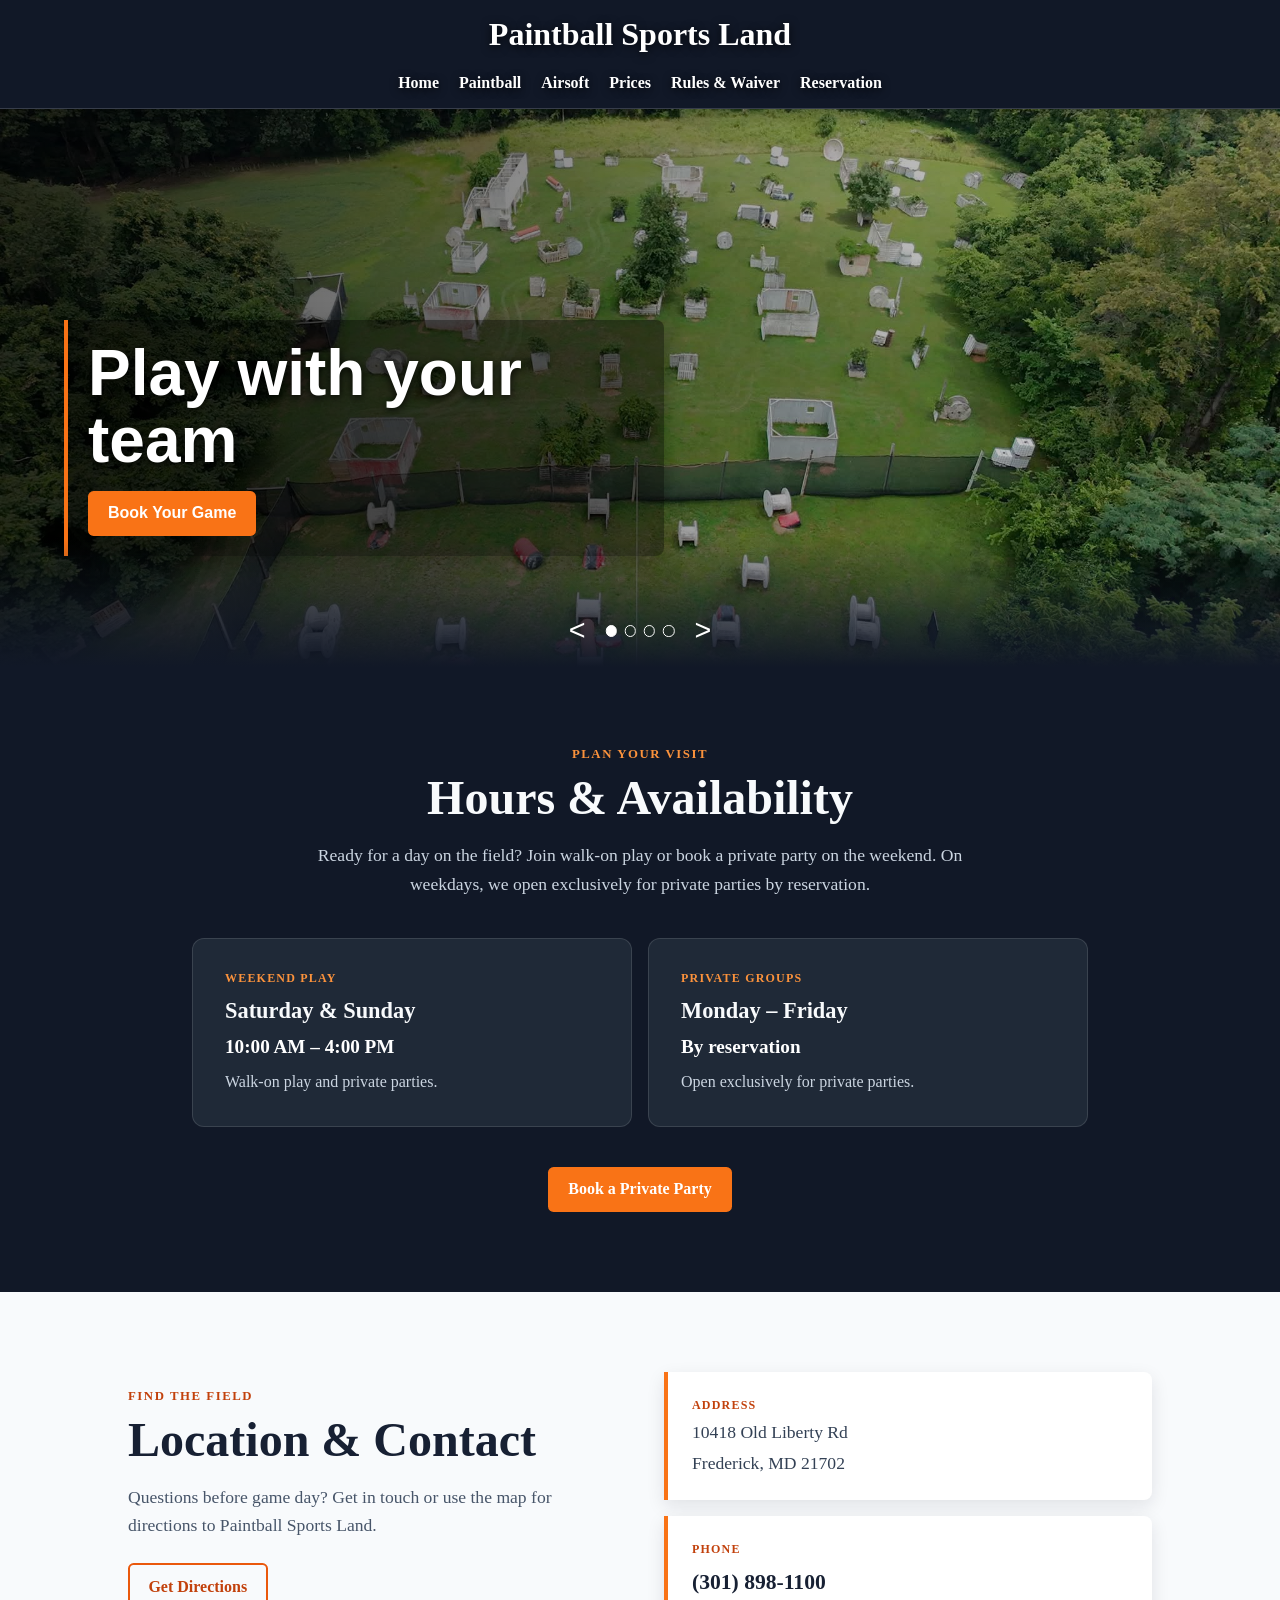
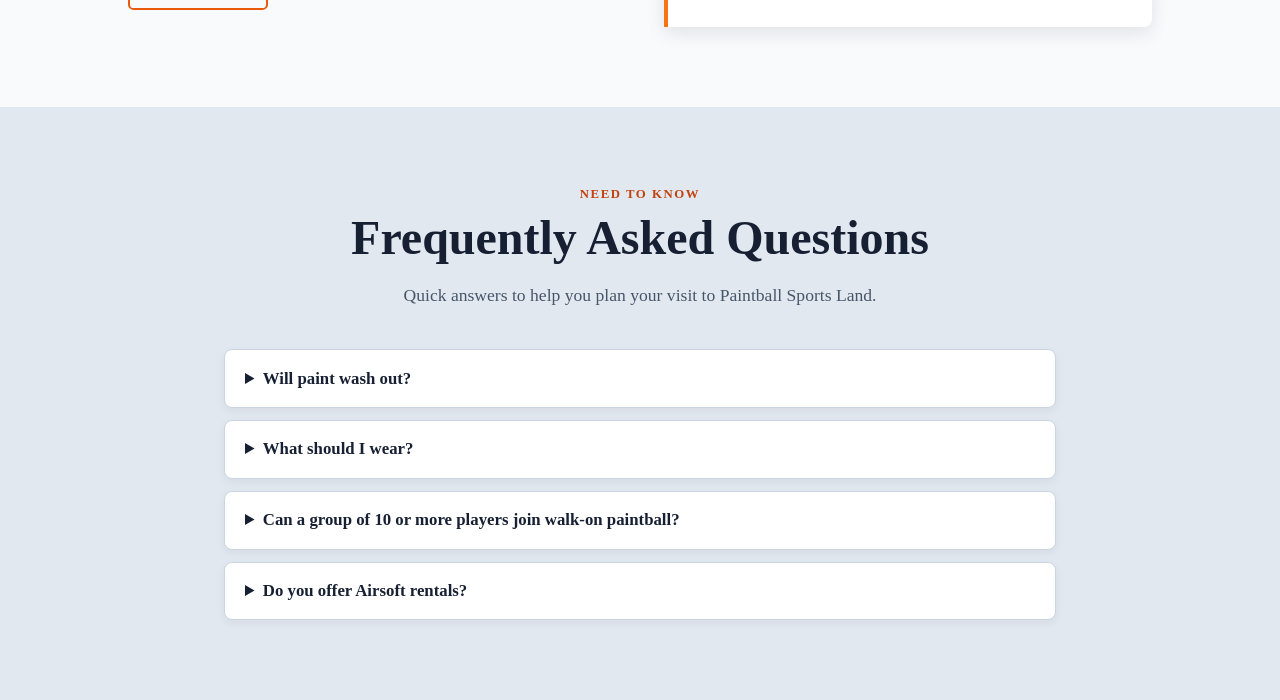
==== commit 48d3fe7d: "small changes" ====
--- a/index.html
+++ b/index.html
@@ -95,7 +95,7 @@
       <div class="hours-intro">
         <p class="section-label">Plan your visit</p>
         <h2 id="hours-heading">Hours &amp; Availability</h2>
-        <p>Ready for a day on the field? Choose walk-on play or a private party on the weekend. Not available on weekends, we will open exclusively for private parties during the week.</p>
+        <p>Ready for a day on the field? Join walk-on play or book a private party on the weekend. On weekdays, we open exclusively for private parties by reservation.</p>
       </div>
 
       <!-- Two schedule cards separate walk-on availability from private-party availability. -->
@@ -163,7 +163,7 @@
       <!-- Brief introduction to the question list. -->
       <div class="faq-intro">
         <p class="section-label">Need to know</p>
-        <h2 id="faq-heading">Frequently Asked Question's</h2>
+        <h2 id="faq-heading">Frequently Asked Questions</h2>
         <p>Quick answers to help you plan your visit to Paintball Sports Land.</p>
       </div>
 
@@ -171,12 +171,12 @@
       <div class="faq-list">
         <details class="faq-item">
           <summary>Will paint wash out?</summary>
-          <p>Yes paint washes out of clothing, but we recommend washing your clothes as soon as possible.</p>
+          <p>Yes, paint washes out of clothing, but we recommend washing your clothes as soon as possible.</p>
         </details>
 
         <details class="faq-item">
           <summary>What should I wear?</summary>
-          <p>It's recommended to wear older clothes and long pants.</p>
+          <p>We recommend wearing older clothes and long pants.</p>
         </details>
 
         <details class="faq-item">
@@ -191,12 +191,7 @@
       </div>
     </section>
 
-    <!-- Fixed scroll indicator. JavaScript moves its inner thumb as the visitor scrolls. -->
-    <div class="page-scroll" aria-label="Page scroll progress">
-      <div class="page-scroll-thumb"></div>
-    </div>
-
-    <!-- Loads the slideshow controls and scroll-indicator behaviour after page content. -->
+    <!-- Loads the slideshow controls after page content. -->
     <script src="script.js"></script>
   </body>
 </html>
--- a/style.css
+++ b/style.css
@@ -7,6 +7,13 @@
   margin: 0;
   padding: 0;
   width: 100%;
+  overflow-x: hidden;
+}
+/* Includes borders and padding in element widths to prevent small-screen overflow. */
+*,
+*::before,
+*::after {
+  box-sizing: border-box;
 }
 
 /* BUSINESS NAME IN THE HEADER */
@@ -19,24 +26,17 @@
   text-shadow: 0 2px 10px rgba(0, 0, 0, 0.75);
 }
 
-/* HEADER OVERLAY
-   Positioned over the hero rather than taking up space above it. */
+/* SITE HEADER
+   Stays above the page content instead of overlapping hero images. */
 header {
-  position: absolute;
-  top: 0;
-  left: 0;
+  position: relative;
   width: 100%;
-  /* z-index keeps header above slides, dark image overlay, and captions. */
   z-index: 3;
   padding: 1rem 0;
-  /*
-    A consistent dark glass panel keeps the logo and links readable as images change.
-    The slight transparency still lets the hero photo show through the top bar.
-  */
-  background: rgba(17, 24, 39, 0.88);
+  /* An opaque background keeps the banner readable without cutting into images. */
+  background: #111827;
   border-bottom: 1px solid rgba(255, 255, 255, 0.16);
   box-shadow: 0 4px 18px rgba(0, 0, 0, 0.28);
-  backdrop-filter: blur(8px);
 }
 
 
@@ -90,11 +90,11 @@
   background: linear-gradient(90deg, rgba(0, 0, 0, 0.72) 0%, rgba(0, 0, 0, 0.38) 52%, rgba(0, 0, 0, 0.12) 100%);
   pointer-events: none; /* Allows clicks to pass through to the button and controls. */
 }
-/* Container that sets the slideshow size. Change height to change hero height. */
+/* A taller responsive hero gives the home-page photography more visual impact. */
 .slideshow {
   position: relative;
   width: 100%;
-  height: 500px;
+  height: clamp(34rem, 62vh, 40rem);
   overflow: hidden; /* Prevents images and fade effects from extending outside the hero. */
 }
 /* Each image fills the container; object-fit crops it rather than stretching it. */
@@ -506,7 +506,7 @@
   display: grid;
   place-items: center;
   min-height: 18rem;
-  padding: 8rem 5% 3rem; /* Top padding leaves room for the absolute header. */
+  padding: 4rem 5%;
   background: linear-gradient(135deg, #111827, #263449);
   color: #fff;
   text-align: center;
@@ -639,10 +639,10 @@
 }
 /* Replaces the removed Rules & Waiver hero while keeping content below the overlay header. */
 .rules-waiver-content {
-  padding-top: 11rem;
+  padding-top: 5rem;
 }
 .reservation-content {
-  padding-top: 11rem;
+  padding-top: 5rem;
 }
 .reservation-form {
   display: grid;
@@ -864,7 +864,7 @@
 }
 /* Replaces the removed Prices hero while keeping content below the overlay header. */
 .prices-content {
-  padding-top: 11rem;
+  padding-top: 5rem;
 }
 /* Pricing tables use definition lists so each item and price remain paired. */
 .price-list {
@@ -1380,24 +1380,55 @@
   }
 }
 
-/* FIXED SCROLL INDICATOR
-   This sits on the right edge and is updated by script.js. */
-.page-scroll {
-  position: fixed;
-  top: 15vh;
-  right: 1rem;
-  width: 0.25rem;
-  height: 70vh;
-  z-index: 4;
-  border-radius: 1rem;
-  background: rgba(255, 255, 255, 0.35);
-  cursor: pointer;
-}
-/* The movable white part inside the scroll track. */
-.page-scroll-thumb {
-  width: 100%;
-  height: 20%;
-  border-radius: inherit;
-  background: white;
-  transition: transform 0.2s ease;
-}
+/*
+  MOBILE AND TABLET LAYOUT
+  Navigation wraps rather than running off the screen, and page spacing is
+  reduced for smaller displays.
+*/
+@media (max-width: 700px) {
+  header {
+    padding: 0.75rem 1rem;
+  }
+
+  h1 {
+    margin-bottom: 0.65rem;
+    font-size: clamp(1.35rem, 7vw, 2rem);
+  }
+
+  .nav-menu {
+    flex-wrap: wrap;
+    gap: 0.55rem 1rem;
+  }
+
+  .nav-menu a {
+    font-size: 0.85rem;
+  }
+
+  .slideshow {
+    height: clamp(34rem, 78svh, 42rem);
+  }
+
+  .caption {
+    right: 1rem;
+    bottom: 4.5rem;
+    left: 1rem;
+    max-width: none;
+    padding: 1rem;
+  }
+
+  .caption p {
+    font-size: clamp(1.8rem, 9vw, 2.8rem);
+  }
+
+  .inner-page-hero {
+    min-height: 14rem;
+    padding: 3rem 1.25rem;
+  }
+
+  .rules-waiver-content,
+  .prices-content,
+  .reservation-content {
+    padding-top: 3.5rem;
+  }
+
+}
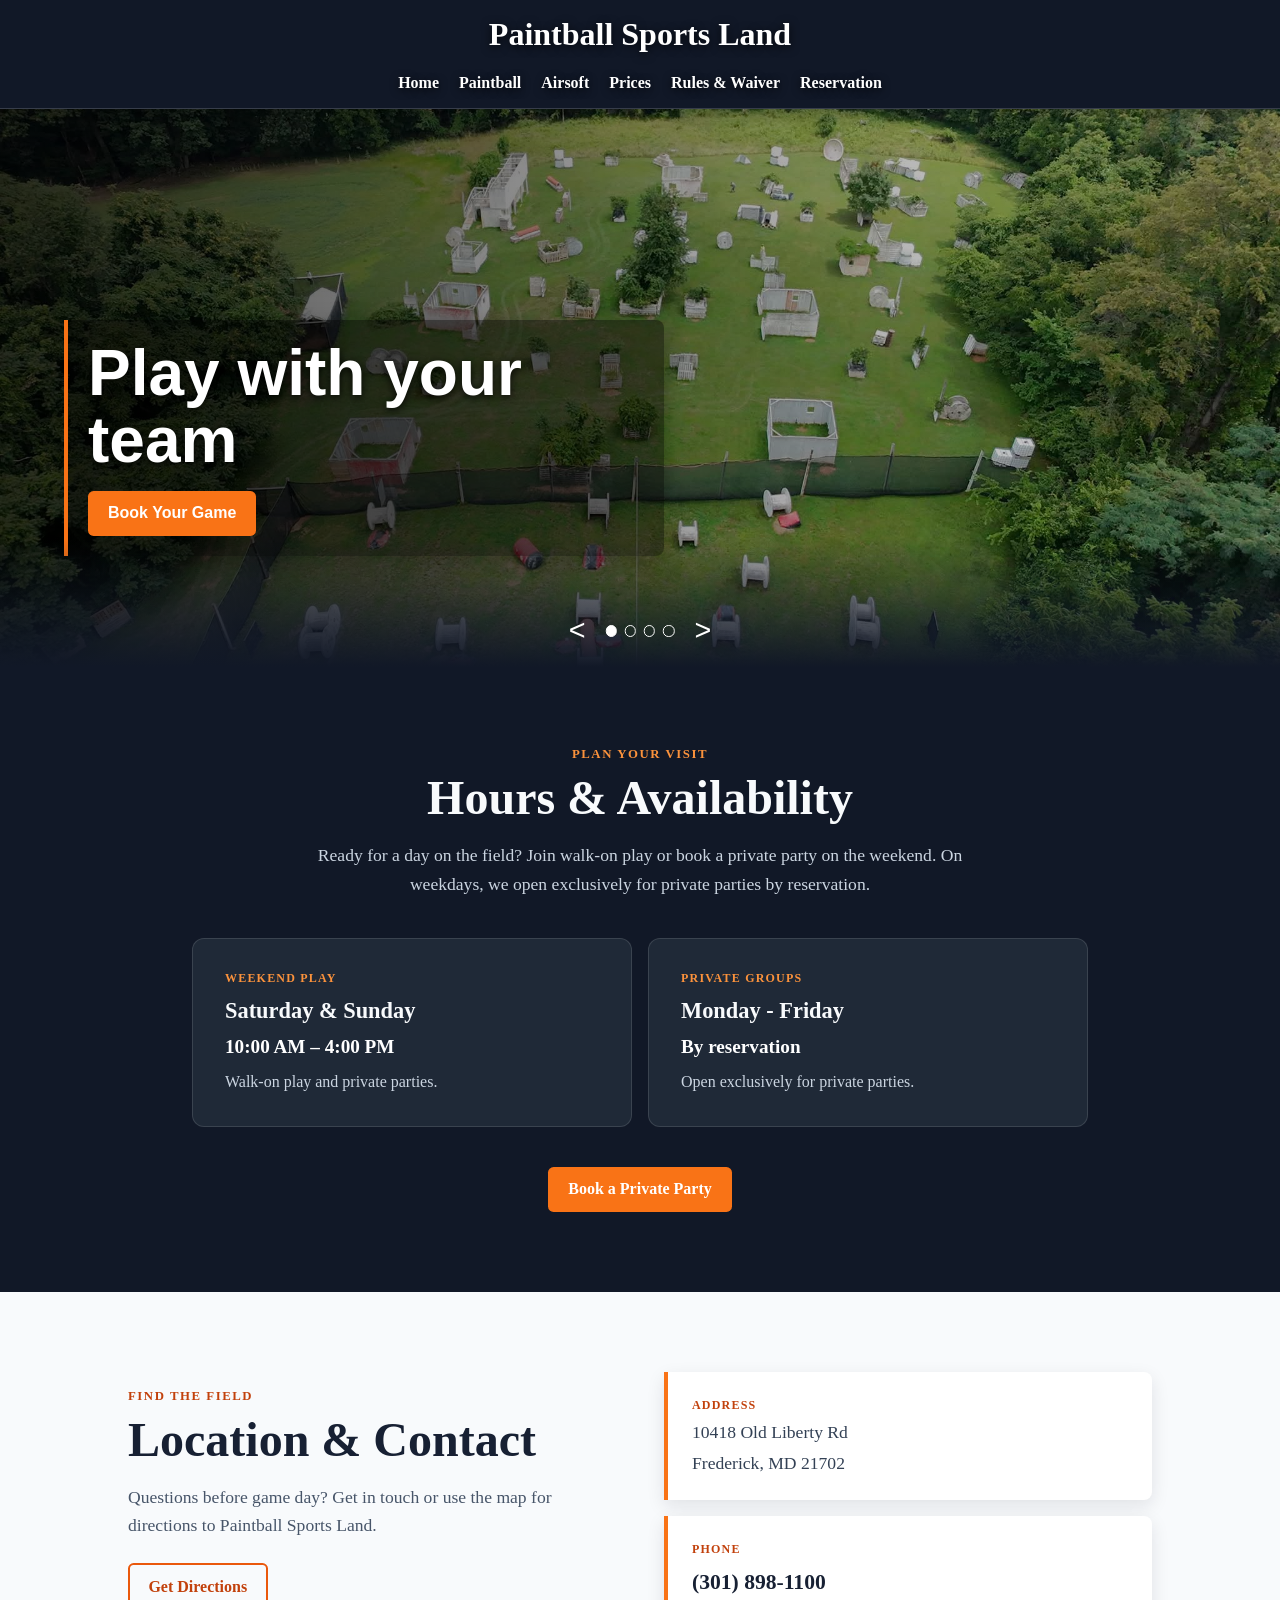
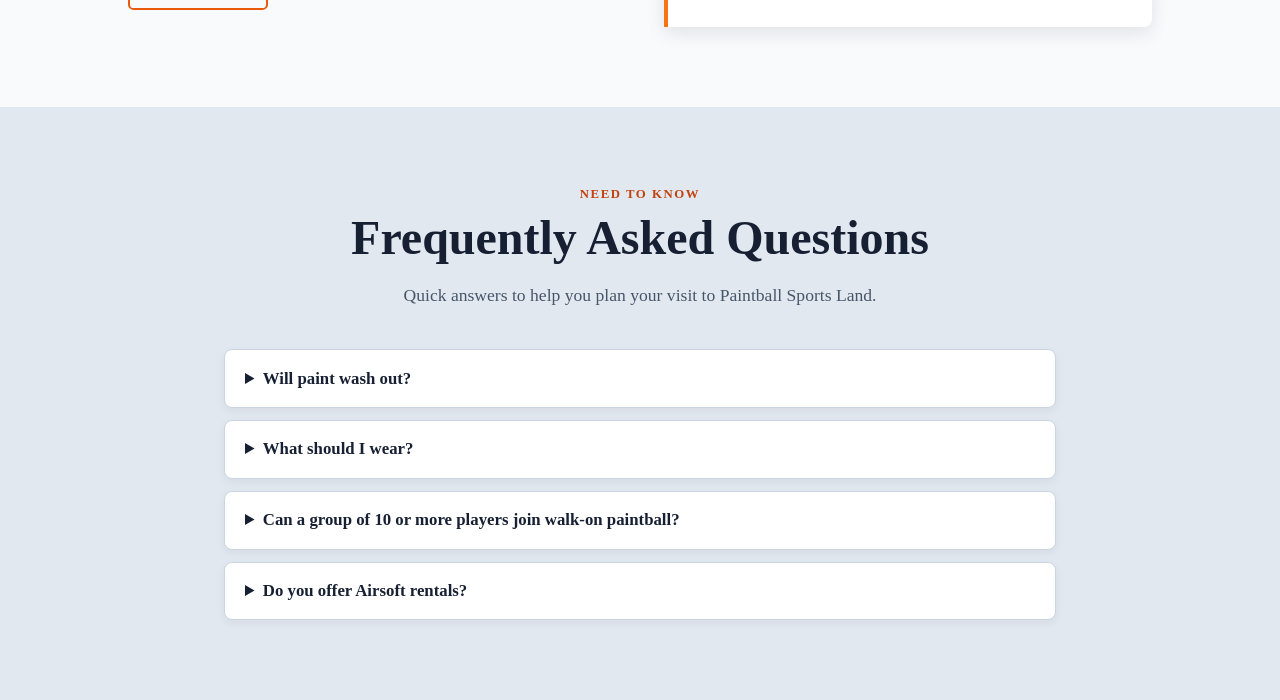
==== commit ee0399ba: "fixed hyphen bug" ====
--- a/index.html
+++ b/index.html
@@ -1,6 +1,7 @@
 <!-- The main page for Paintball Sports Land. Page styles and behaviour are loaded below. -->
 <html>
   <head>
+    <meta charset="UTF-8">
     <!-- Text shown in the browser tab and in search results. -->
     <title>Paintball Sports Land</title>
     <!-- Loads the CSS file that controls the page design and layout. -->
@@ -111,7 +112,7 @@
         <!-- Weekday card: the facility is reserved exclusively for private groups. -->
         <article class="hours-card hours-card--accent">
           <p class="hours-card-label">Private groups</p>
-          <h3>Monday – Friday</h3>
+          <h3>Monday - Friday</h3>
           <p class="hours-time">By reservation</p>
           <p>Open exclusively for private parties.</p>
         </article>
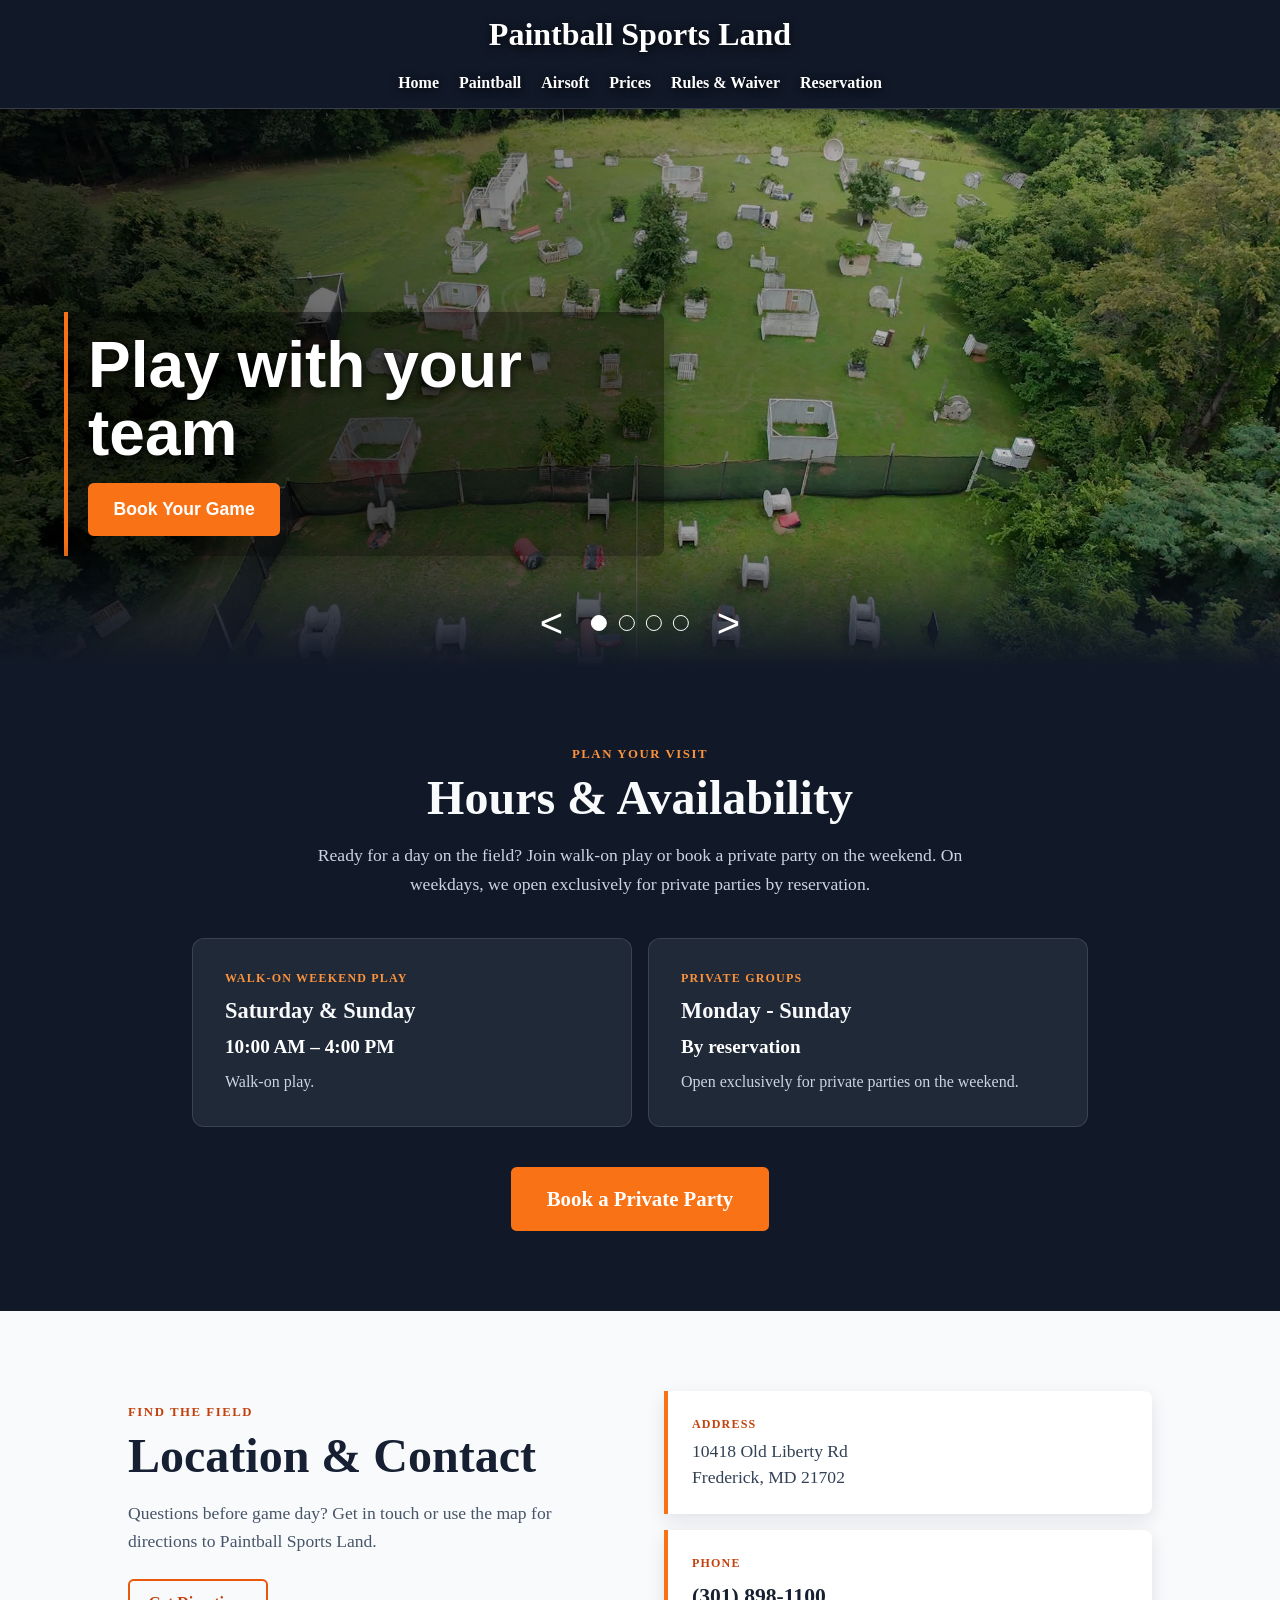
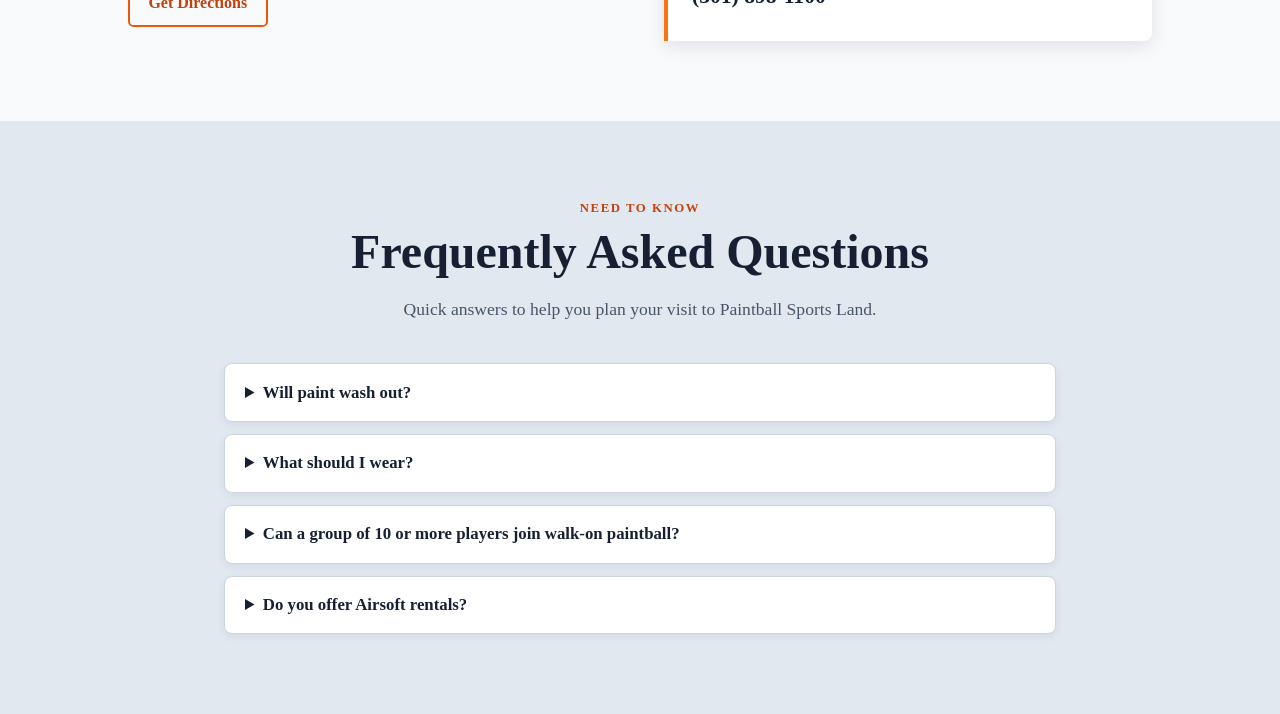
==== commit 5682e558: "changes to reservation- and image sizes and booking button size" ====
--- a/index.html
+++ b/index.html
@@ -101,20 +101,20 @@
 
       <!-- Two schedule cards separate walk-on availability from private-party availability. -->
       <div class="hours-cards">
-        <!-- Weekend card: walk-on players and private parties are welcome. -->
+        <!-- Weekend card: walk-on play hours. -->
         <article class="hours-card">
-          <p class="hours-card-label">Weekend play</p>
+          <p class="hours-card-label">Walk-On Weekend Play</p>
           <h3>Saturday &amp; Sunday</h3>
           <p class="hours-time">10:00 AM – 4:00 PM</p>
-          <p>Walk-on play and private parties.</p>
+          <p>Walk-on play.</p>
         </article>
 
         <!-- Weekday card: the facility is reserved exclusively for private groups. -->
         <article class="hours-card hours-card--accent">
           <p class="hours-card-label">Private groups</p>
-          <h3>Monday - Friday</h3>
+          <h3>Monday - Sunday</h3>
           <p class="hours-time">By reservation</p>
-          <p>Open exclusively for private parties.</p>
+          <p>Open exclusively for private parties on the weekend.</p>
         </article>
       </div>
 
@@ -140,11 +140,13 @@
 
       <!-- Right column contains the address and phone information. -->
       <div class="contact-details">
-        <!-- address is the semantic HTML element for a physical business address. -->
+        <!-- The address link selects the appropriate mapping app for the visitor's device. -->
         <address class="contact-item">
           <span class="contact-label">Address</span>
-          <span>10418 Old Liberty Rd</span>
-          <span>Frederick, MD 21702</span>
+          <a class="address-map-link" data-map-address="10418 Old Liberty Rd, Frederick, MD 21702" href="https://www.google.com/maps/search/?api=1&amp;query=10418+Old+Liberty+Rd+Frederick+MD+21702" target="_blank" rel="noopener noreferrer">
+            <span>10418 Old Liberty Rd</span>
+            <span>Frederick, MD 21702</span>
+          </a>
         </address>
 
         <!-- tel: lets visitors on phones tap the number to start a call. -->
--- a/style.css
+++ b/style.css
@@ -161,14 +161,20 @@
   outline: 3px solid #fff;
   outline-offset: 3px;
 }
+/* Makes the booking action inside the homepage photo slides easier to tap. */
+.caption .book-button {
+  padding: 1rem 1.6rem;
+  font-size: 1.1rem;
+}
 /* SLIDESHOW CONTROLS */
 .slide-arrow {
   position: relative;
   border: none;
   background: transparent;
   color: white;
-  font-size: 1.8rem;
-  padding: 0 0.75rem;
+  font-size: 2.5rem;
+  line-height: 1;
+  padding: 0.25rem 1rem;
   cursor: pointer;
 }
 /* Holds the arrows and dots at the bottom center of the hero. */
@@ -179,18 +185,18 @@
   z-index: 2;
   display: flex;
   align-items: center;
-  gap: 0.5rem;
+  gap: 0.75rem;
   transform: translateX(-50%);
 }
 /* Places the slide selector dots in a row. */
 .slide-dots {
   display: flex;
-  gap: 0.5rem;
+  gap: 0.7rem;
 }
 /* Default (unselected) slide selector. */
 .slide-dot {
-  width: 0.7rem;
-  height: 0.7rem;
+  width: 1rem;
+  height: 1rem;
   padding: 0;
   border: 1px solid white;
   border-radius: 50%;
@@ -293,6 +299,8 @@
 /* Adds a little visual separation above the booking link. */
 .hours-button {
   margin-top: 0.5rem;
+  padding: 1.25rem 2.25rem;
+  font-size: 1.3rem;
 }
 
 /*
@@ -405,6 +413,24 @@
   /* The underline collided with parentheses on some screens; color and weight keep this clearly tappable. */
   text-decoration: none;
 }
+/* Keeps the two-line address readable while making the entire address tappable. */
+.contact-item .address-map-link {
+  display: grid;
+  color: inherit;
+  font: inherit;
+  font-weight: inherit;
+  line-height: inherit;
+  padding: 0;
+}
+.contact-item .address-map-link:hover {
+  color: #9a3412;
+  text-decoration: underline;
+  text-underline-offset: 0.18em;
+}
+.contact-item .address-map-link:focus-visible {
+  outline: 3px solid #172033;
+  outline-offset: 3px;
+}
 /* Keeps displayed phone numbers on one unbroken, comfortably spaced line. */
 a[href^="tel:"] {
   display: inline-block;
@@ -504,7 +530,9 @@
 */
 .inner-page-hero {
   display: grid;
+  align-content: center;
   place-items: center;
+  row-gap: 0.4rem;
   min-height: 18rem;
   padding: 4rem 5%;
   background: linear-gradient(135deg, #111827, #263449);
@@ -524,7 +552,7 @@
 /* Short description placed below each inner-page title. */
 .inner-page-hero > p:last-child {
   max-width: 42rem;
-  margin: 1rem 0 0;
+  margin: 0.4rem 0 0;
   color: #dbeafe;
   font-size: 1.1rem;
   line-height: 1.6;
@@ -620,13 +648,25 @@
 .waiver-download-section .book-button {
   margin-top: 1.25rem;
 }
-.field-rules-section ol {
+.field-rules-list,
+.rental-rules-list {
   display: grid;
   gap: 0.7rem;
   margin: 1rem 0 0;
   padding-left: 1.4rem;
   color: #475569;
   line-height: 1.6;
+}
+.field-rules-list h4 {
+  margin: 0;
+  color: #172033;
+  font-size: 1.05rem;
+}
+.field-rules-list p {
+  margin: 0.35rem 0 0;
+}
+.rental-rules-heading {
+  margin-top: 2rem !important;
 }
 .field-rules-section li::marker {
   color: #c2410c;
@@ -788,6 +828,15 @@
   outline: 3px solid rgba(249, 115, 22, 0.35);
   border-color: #ea580c;
 }
+/* Immediate visual feedback helps visitors confirm a complete email address. */
+.contact-details-form input.is-invalid {
+  border-color: #dc2626;
+  background: #fef2f2;
+}
+.contact-details-form input.is-valid {
+  border-color: #16a34a;
+  background: #f0fdf4;
+}
 .session-options {
   display: grid;
   gap: 0.65rem;
@@ -811,6 +860,13 @@
   font-size: 0.9rem;
   line-height: 1.4;
 }
+/* Explains when a reservation type is unavailable without adding another card. */
+.reservation-input-help {
+  margin: 0;
+  color: #64748b;
+  font-size: 0.9rem;
+  line-height: 1.4;
+}
 .session-options label {
   display: flex;
   align-items: flex-start;
@@ -823,6 +879,31 @@
 .session-options input {
   width: auto;
   margin: 0.2rem 0 0;
+}
+/* Restores a full-width time field inside the weekday session fieldset. */
+.weekday-time-options label {
+  display: grid;
+  gap: 0.35rem;
+  margin: 0;
+  color: #334155;
+  font-size: 0.9rem;
+  font-weight: 700;
+}
+.weekday-time-options input {
+  width: 100%;
+  margin: 0;
+}
+/* Makes the weekend session choices feel like large tap targets instead of tiny radios. */
+.session-options:not(.weekday-time-options) label {
+  padding: 0.75rem;
+  border: 1px solid #cbd5e1;
+  border-radius: 0.35rem;
+  background: #fff;
+  font-size: 1rem;
+}
+.session-options:not(.weekday-time-options) label:has(input:checked) {
+  border-color: #ea580c;
+  background: #fff7ed;
 }
 .contact-details-form {
   grid-column: 1 / -1;
@@ -855,6 +936,46 @@
   margin: 0;
   color: #475569;
   line-height: 1.5;
+}
+/* Keeps live status text available to screen readers while the dialog handles visible feedback. */
+.visually-hidden {
+  position: absolute;
+  width: 1px;
+  height: 1px;
+  padding: 0;
+  margin: -1px;
+  overflow: hidden;
+  clip: rect(0, 0, 0, 0);
+  white-space: nowrap;
+  border: 0;
+}
+/* Large, focused reservation feedback that is easy to notice after submission. */
+.reservation-status-dialog {
+  width: min(90vw, 34rem);
+  margin: auto;
+  padding: 2rem;
+  border: 0;
+  border-radius: 0.75rem;
+  box-shadow: 0 24px 60px rgba(15, 23, 42, 0.35);
+  color: #172033;
+}
+.reservation-status-dialog::backdrop {
+  background: rgba(15, 23, 42, 0.68);
+}
+.reservation-status-dialog h2 {
+  margin: 0;
+  color: #c2410c;
+  font-size: 1.5rem;
+}
+.reservation-status-dialog p {
+  margin: 1rem 0 1.5rem;
+  color: #475569;
+  font-size: 1.05rem;
+  line-height: 1.6;
+}
+.reservation-status-dialog .book-button {
+  border: 0;
+  cursor: pointer;
 }
 .reservation-call-note {
   max-width: 60rem;
@@ -1130,6 +1251,10 @@
 .package-grid {
   max-width: 46rem;
 }
+/* Brings the Paintball rental heading closer to the hero photograph. */
+.paintball-packages {
+  padding-top: 3rem;
+}
 .package-card {
   border-top: 5px solid #f97316;
 }
@@ -1174,6 +1299,11 @@
 }
 .party-package-section .content-heading p:last-child {
   color: #cbd5e1;
+}
+/* Spaces the weekend and weekday private-group packages without extra cards. */
+.party-package-list {
+  display: grid;
+  gap: 1.5rem;
 }
 .party-package-card {
   display: grid;
@@ -1198,6 +1328,12 @@
   font-weight: 800;
   line-height: 1.4;
 }
+/* Makes the weekday and weekend package names easy to spot before the price. */
+.party-package-label {
+  font-size: 1.3rem;
+  letter-spacing: 0.04em;
+  text-transform: uppercase;
+}
 .party-package-price strong {
   font-size: clamp(2.5rem, 6vw, 4rem);
   line-height: 1;
@@ -1221,9 +1357,6 @@
 /* AIRSOFT VISIT AND SAFETY INFORMATION */
 .airsoft-rental-card {
   border-top: 5px solid #f97316;
-}
-.airsoft-rental-notice {
-  border-left-color: #dc2626;
   background: #fff7ed;
 }
 .airsoft-rules-section {
@@ -1341,6 +1474,10 @@
 
   .page-content {
     padding: 3.5rem 1.25rem;
+  }
+
+  .paintball-packages {
+    padding-top: 2.5rem;
   }
 
   .content-grid {
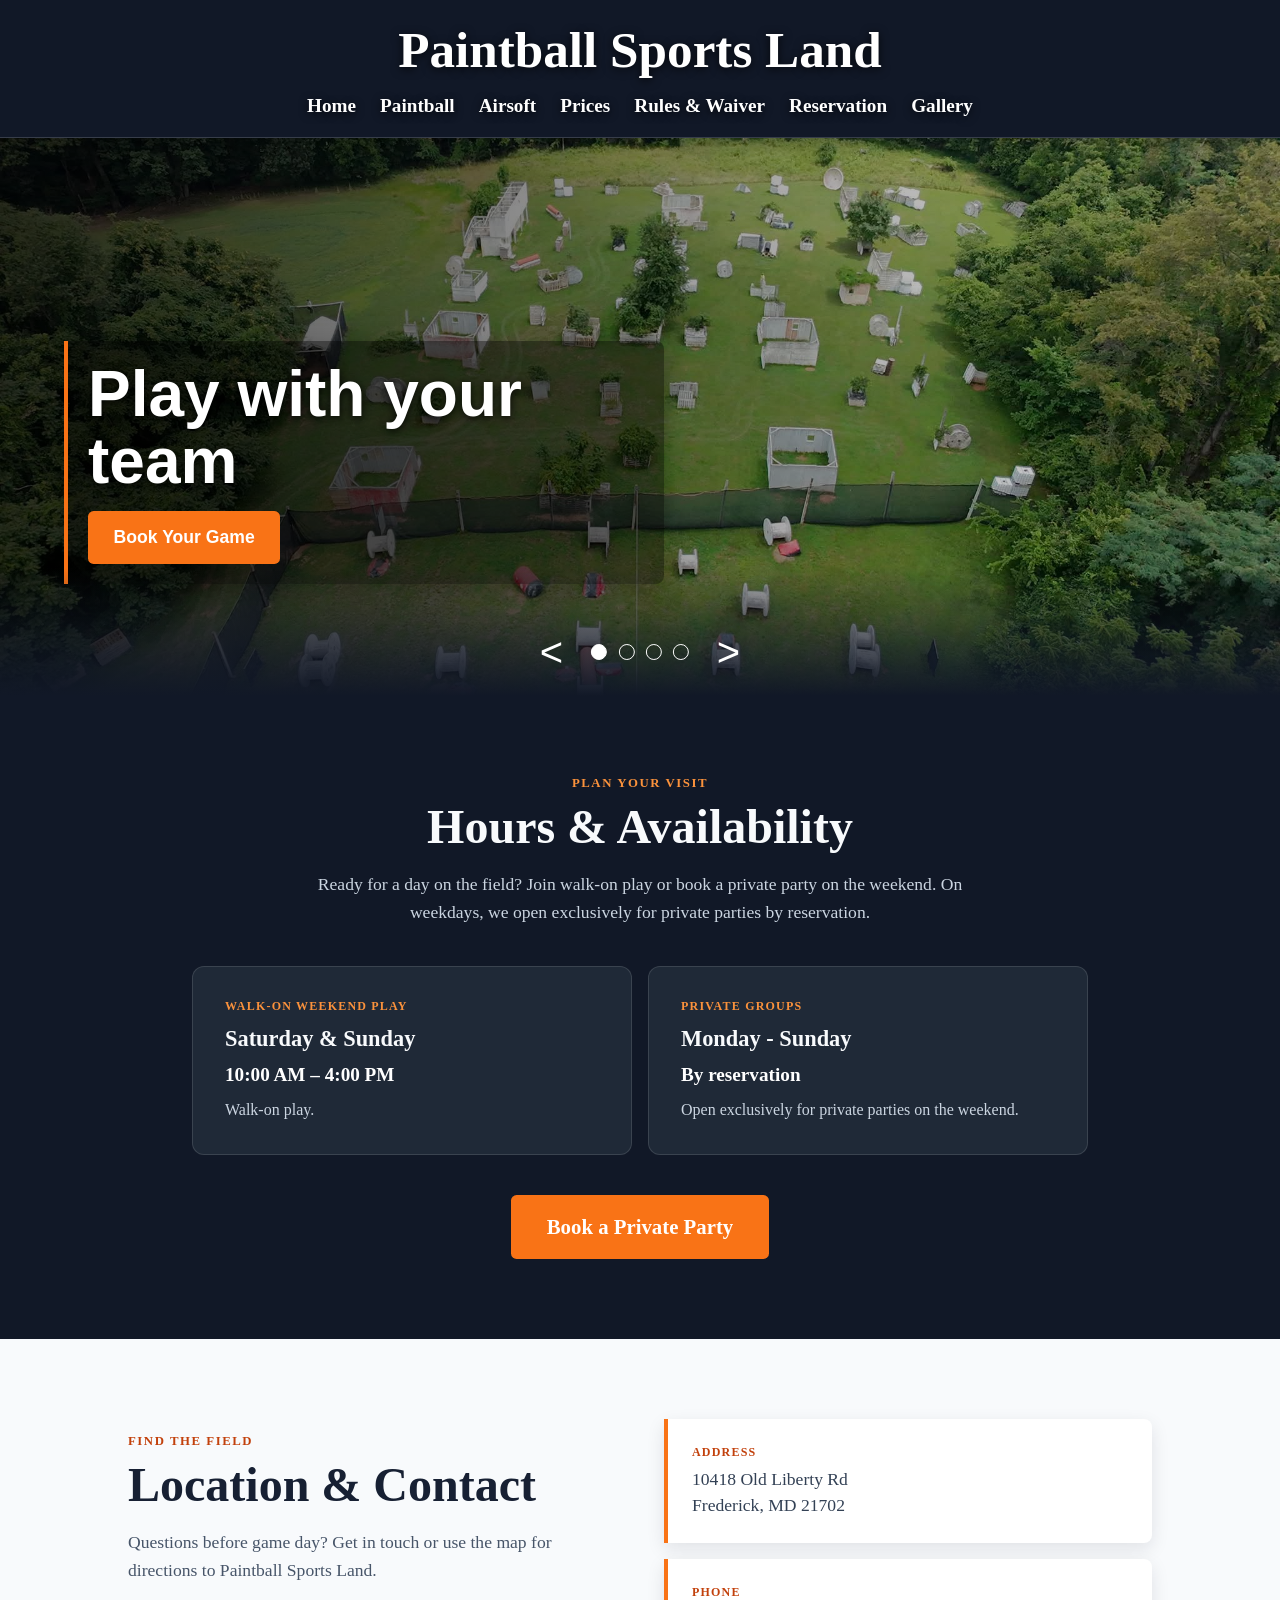
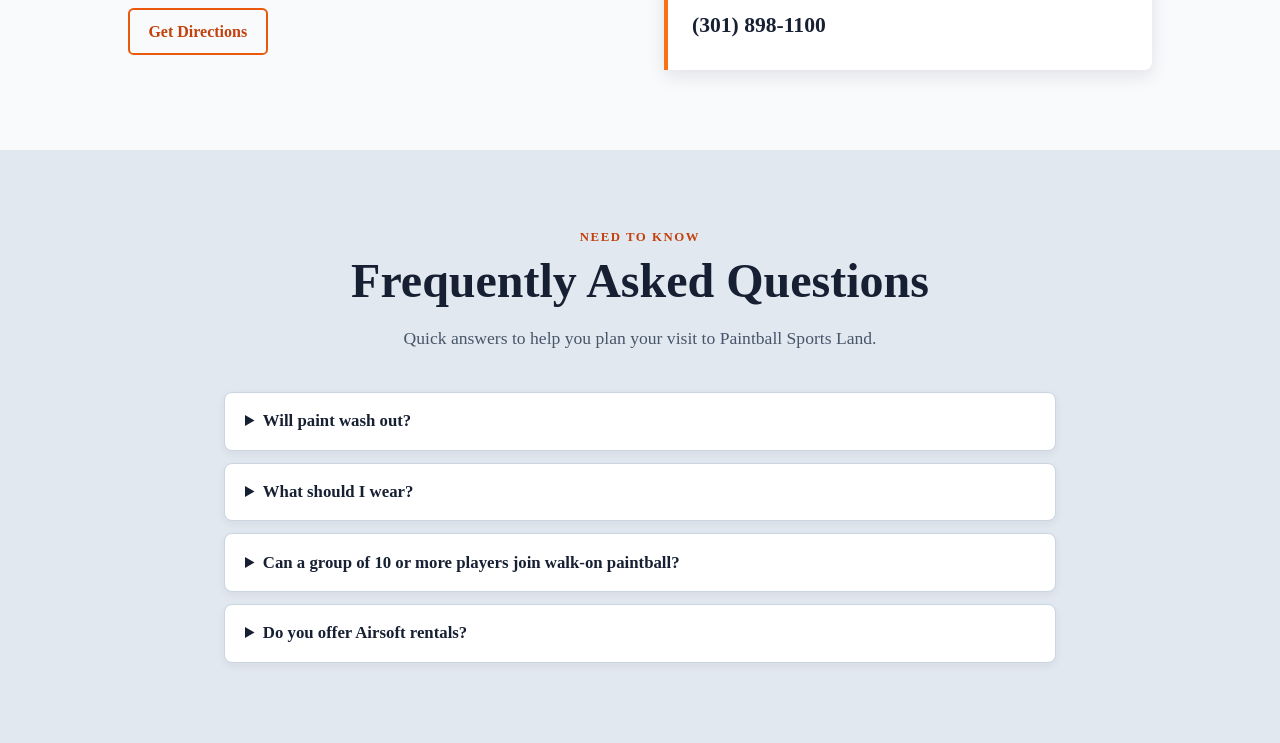
==== commit 58fed506: "made banner larger, and made a new gallary section" ====
--- a/index.html
+++ b/index.html
@@ -22,6 +22,7 @@
             <li><a href="prices.html">Prices</a></li>
             <li><a href="Rules.html">Rules &amp; Waiver</a></li>
             <li><a href="Reservation.html">Reservation</a></li>
+            <li><a href="Gallery.html">Gallery</a></li>
         </ul>
       </nav>
     </header>
--- a/style.css
+++ b/style.css
@@ -18,9 +18,10 @@
 
 /* BUSINESS NAME IN THE HEADER */
 h1 {
-  /* Centers the name and removes the browser's default top spacing. */
+  /* Centers the name and gives the shared site banner a clear visual presence. */
   text-align: center;
-  margin-top: 0;
+  margin: 0 0 1rem;
+  font-size: clamp(2.3rem, 4vw, 3.25rem);
   /* White text and a shadow keep the title readable over every photograph. */
   color: #fff;
   text-shadow: 0 2px 10px rgba(0, 0, 0, 0.75);
@@ -32,7 +33,7 @@
   position: relative;
   width: 100%;
   z-index: 3;
-  padding: 1rem 0;
+  padding: 1.25rem 0;
   /* An opaque background keeps the banner readable without cutting into images. */
   background: #111827;
   border-bottom: 1px solid rgba(255, 255, 255, 0.16);
@@ -46,7 +47,7 @@
 .nav-menu {
   display: flex;            /* Lines navigation items up in a row. */
   justify-content: center;  /* Centers the complete menu. */
-  gap: 20px;                /* Space between each link; increase for a looser menu. */
+  gap: 1.5rem;              /* Space between each link; increase for a looser menu. */
   list-style: none;         /* Removes default bullet points. */
   padding: 0;               /* Removes browser-provided list indentation. */
   margin: 0;                /* Removes browser-provided list spacing. */
@@ -56,6 +57,7 @@
 .nav-menu a {
   text-decoration: none;
   color: #fff;
+  font-size: 1.2rem;
   font-weight: 700;
   text-shadow: 0 2px 8px rgba(0, 0, 0, 0.8);
 }
@@ -575,6 +577,29 @@
   background: #f8fafc;
   color: #172033;
 }
+/* Caption-free masonry layout keeps each field photo at its natural shape. */
+.gallery-grid {
+  columns: 3 18rem;
+  column-gap: 1.25rem;
+  max-width: 76rem;
+  margin: 0 auto;
+}
+.gallery-item {
+  break-inside: avoid;
+  margin: 0 0 1.25rem;
+  overflow: hidden;
+  border-radius: 0.6rem;
+  background: #e2e8f0;
+}
+.gallery-item img {
+  display: block;
+  width: 100%;
+  height: auto;
+  transition: transform 0.3s ease;
+}
+.gallery-item:hover img {
+  transform: scale(1.025);
+}
 /* Centers the title and introduction above each page's content cards. */
 .content-heading {
   max-width: 43rem;
@@ -1483,6 +1508,10 @@
   .content-grid {
     grid-template-columns: 1fr;
   }
+
+  .gallery-grid {
+    columns: 1;
+  }
 }
 
 /* Reduces the FAQ section's side padding on narrow screens. */
@@ -1524,21 +1553,24 @@
 */
 @media (max-width: 700px) {
   header {
-    padding: 0.75rem 1rem;
+    padding: 1.5rem 1.1rem;
   }
 
   h1 {
-    margin-bottom: 0.65rem;
-    font-size: clamp(1.35rem, 7vw, 2rem);
+    margin-bottom: 1.15rem;
+    font-size: clamp(2.3rem, 11vw, 3.25rem);
   }
 
   .nav-menu {
     flex-wrap: wrap;
-    gap: 0.55rem 1rem;
+    gap: 1rem 1.4rem;
   }
 
   .nav-menu a {
-    font-size: 0.85rem;
+    display: inline-block;
+    padding: 0.3rem;
+    font-size: 1.3rem;
+    line-height: 1.45;
   }
 
   .slideshow {
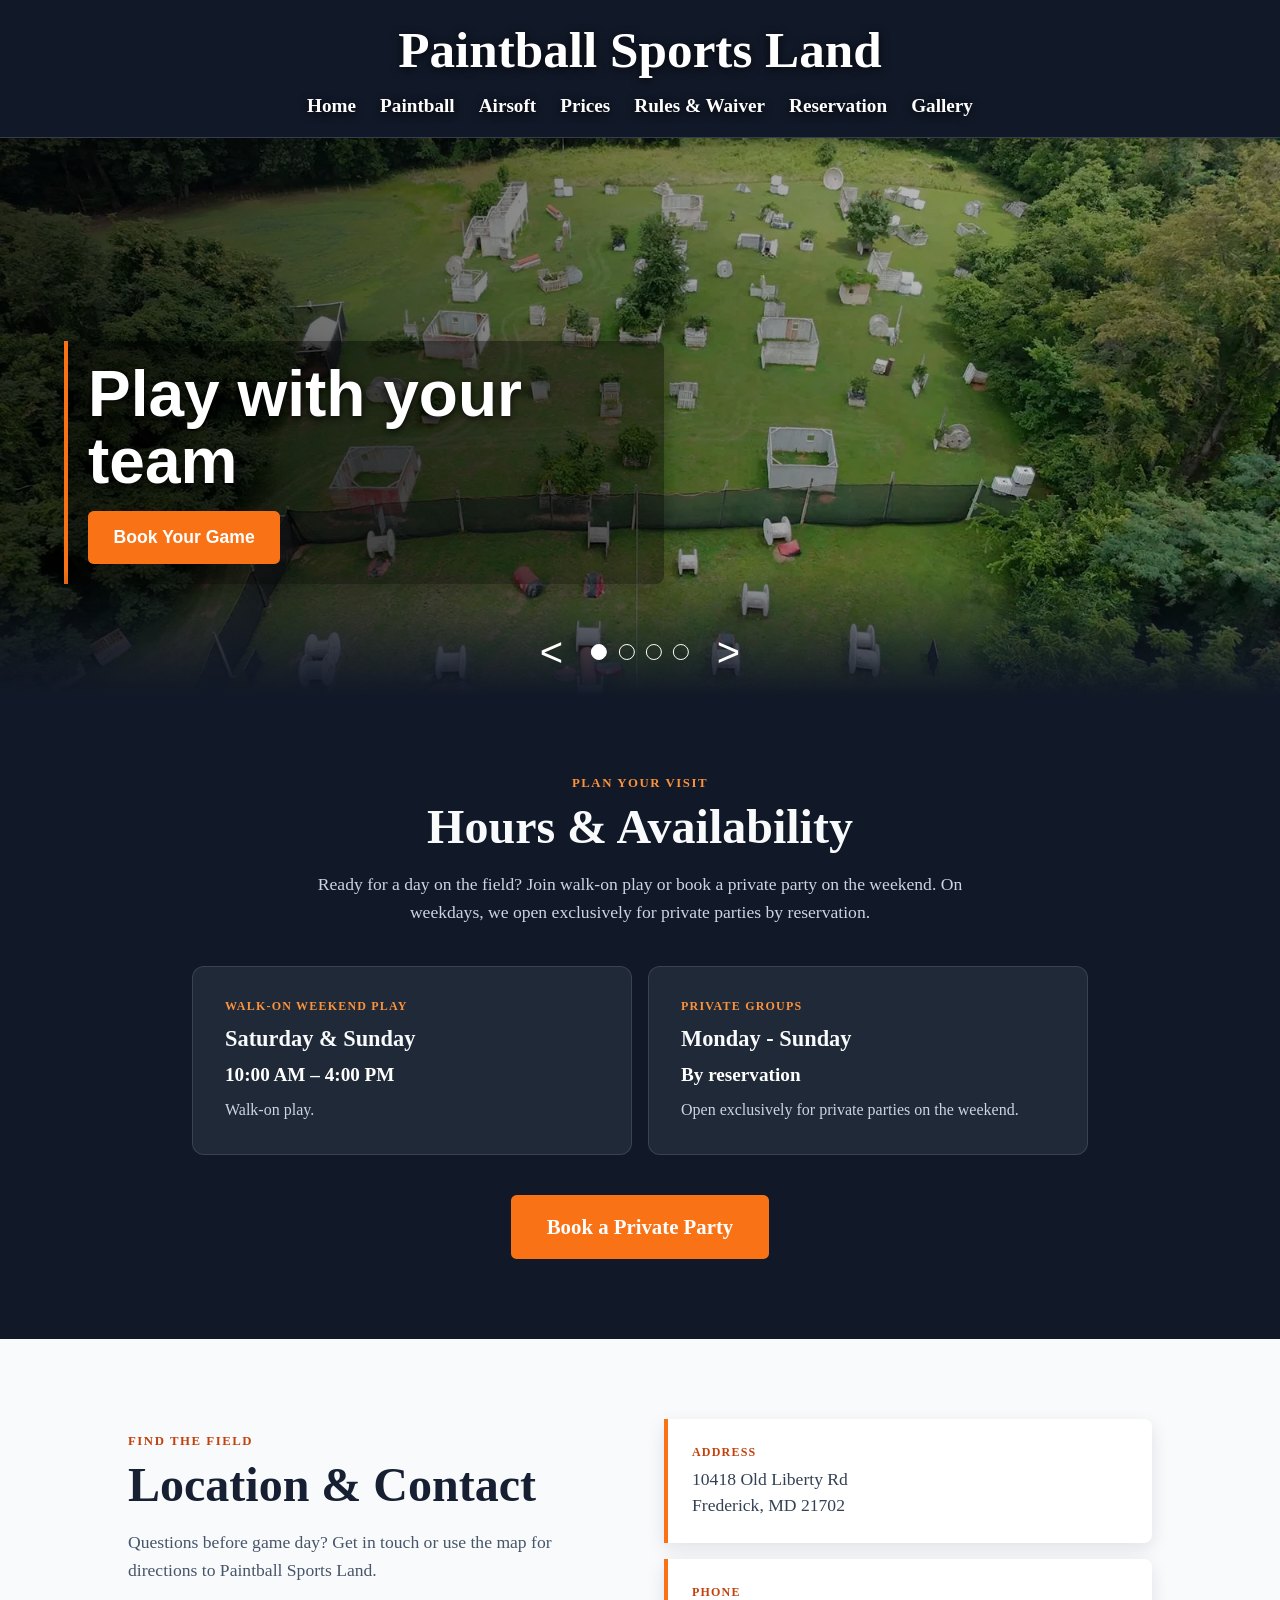
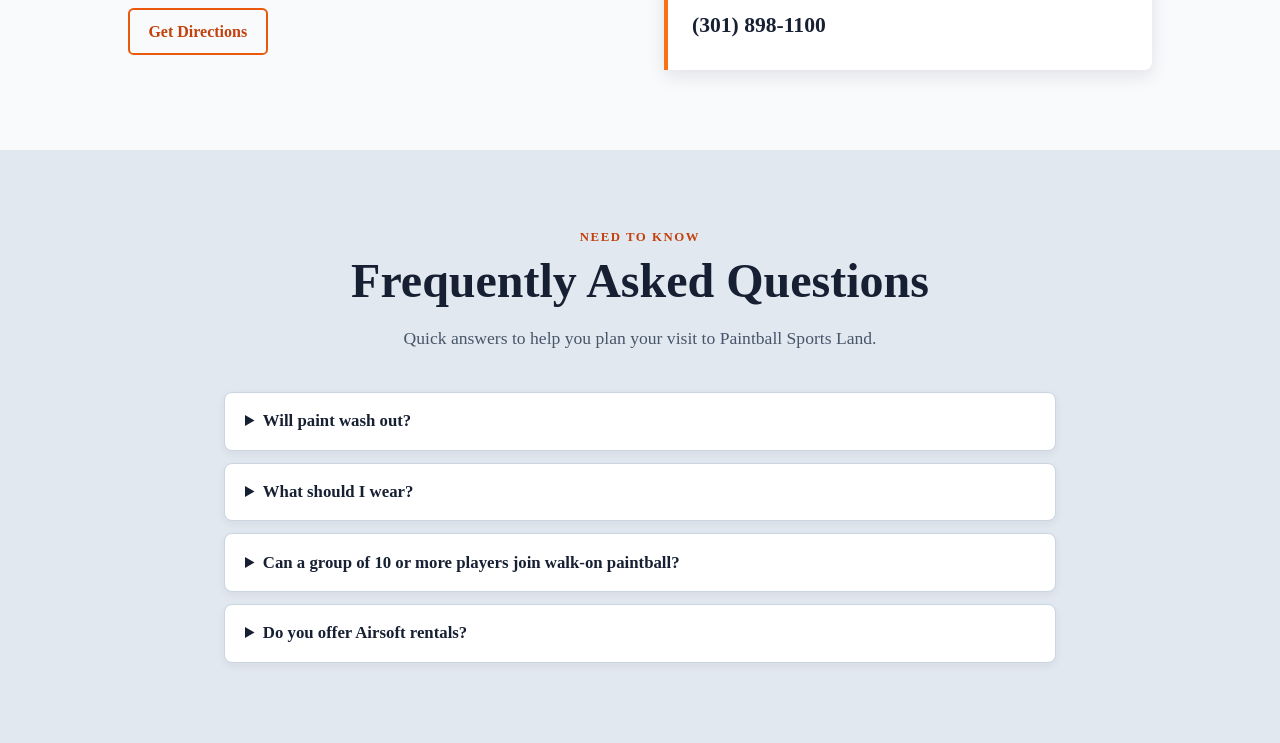
==== commit a7cb1f13: "gallary update" ====
--- a/index.html
+++ b/index.html
@@ -36,7 +36,10 @@
       <!-- Slide 1: active makes this the opening image. -->
       <div class="slide active">
         <!-- alt text describes the image for screen readers. -->
-        <img src="images\overivew_town_minifield.jpg" alt="Paintball players">
+        <picture>
+          <source srcset="images/optimized/overivew_town_minifield.webp" type="image/webp">
+          <img src="images/overivew_town_minifield.jpg" alt="Paintball players" fetchpriority="high">
+        </picture>
         <!-- Caption contains the headline and main booking call-to-action. -->
         <div class="caption">
           <p>Play with your team</p>
@@ -47,7 +50,10 @@
 
       <!-- Slide 2. It becomes visible when a user chooses it with the controls. -->
       <div class="slide airsoft-slide">
-        <img src="images\airfoster.jpg" alt="Airsoft player aiming a marker">
+        <picture>
+          <source srcset="images/optimized/airfoster.webp" type="image/webp">
+          <img src="images/airfoster.jpg" alt="Airsoft player aiming a marker">
+        </picture>
         <div class="caption">
           <p>Take on the field</p>
           <a class="book-button" href="Reservation.html">Book Your Game</a>
@@ -56,7 +62,10 @@
 
       <!-- Slide 3. -->
       <div class="slide">
-        <img src="images\overview_of_speedball.jpg" alt="Paintball equipment">
+        <picture>
+          <source srcset="images/optimized/overview_of_speedball.webp" type="image/webp">
+          <img src="images/overview_of_speedball.jpg" alt="Paintball equipment">
+        </picture>
         <div class="caption">
           <p>Gear up and play</p>
           <a class="book-button" href="Reservation.html">Book Your Game</a>
@@ -65,7 +74,10 @@
 
       <!-- Slide 4. -->
       <div class="slide">
-        <img src="images\paintballer_running.jpg" alt="Paintball field overview">
+        <picture>
+          <source srcset="images/optimized/paintballer_running.webp" type="image/webp">
+          <img src="images/paintballer_running.jpg" alt="Paintball field overview">
+        </picture>
         <div class="caption">
           <p>Explore our fields</p>
           <a class="book-button" href="Reservation.html">Book Your Game</a>
--- a/style.css
+++ b/style.css
@@ -104,6 +104,12 @@
   width:100%; 
   height:100%; 
   object-fit:cover;
+}
+/* picture becomes the image wrapper on the homepage once WebP is available. */
+.slide picture {
+  display: block;
+  width: 100%;
+  height: 100%;
 }
 /* Keeps the Airsoft player's head and marker below the header without changing hero height. */
 .airsoft-slide img {
@@ -564,12 +570,24 @@
   background:
     linear-gradient(rgba(14, 25, 18, 0.68), rgba(14, 25, 18, 0.68)),
     url("images/Airsoft_2.jpg") center 55% / cover no-repeat;
+  background:
+    linear-gradient(rgba(14, 25, 18, 0.68), rgba(14, 25, 18, 0.68)),
+    image-set(
+      url("images/optimized/Airsoft_2.webp") type("image/webp"),
+      url("images/Airsoft_2.jpg") type("image/jpeg")
+    ) center 55% / cover no-repeat;
 }
 /* Paintball page hero uses the supplied field photograph with a dark overlay for readable text. */
 .paintball-hero {
   background:
     linear-gradient(rgba(10, 20, 12, 0.7), rgba(10, 20, 12, 0.7)),
     url("images/mfranck-paintball-1449870.jpg") center 42% / cover no-repeat;
+  background:
+    linear-gradient(rgba(10, 20, 12, 0.7), rgba(10, 20, 12, 0.7)),
+    image-set(
+      url("images/optimized/mfranck-paintball-1449870.webp") type("image/webp"),
+      url("images/mfranck-paintball-1449870.jpg") type("image/jpeg")
+    ) center 42% / cover no-repeat;
 }
 /* Main white content area used on all of the new pages. */
 .page-content {
